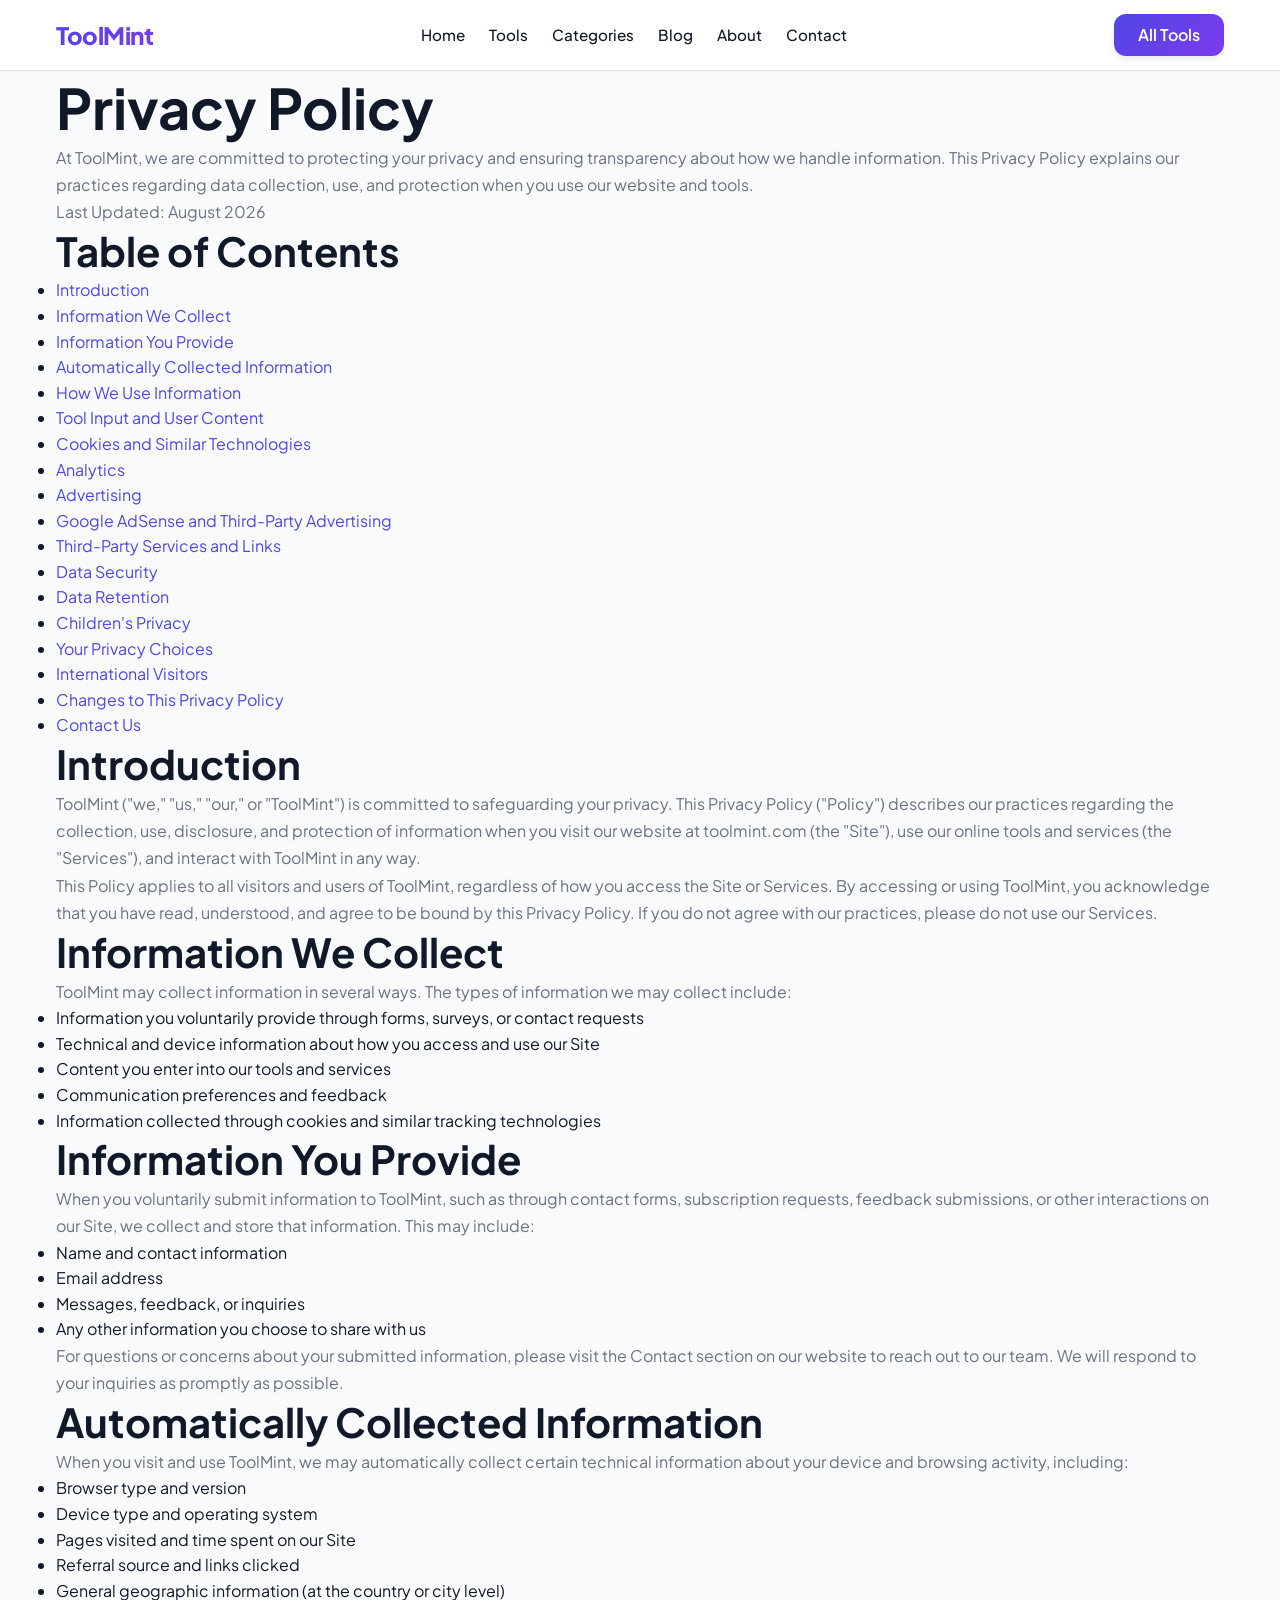
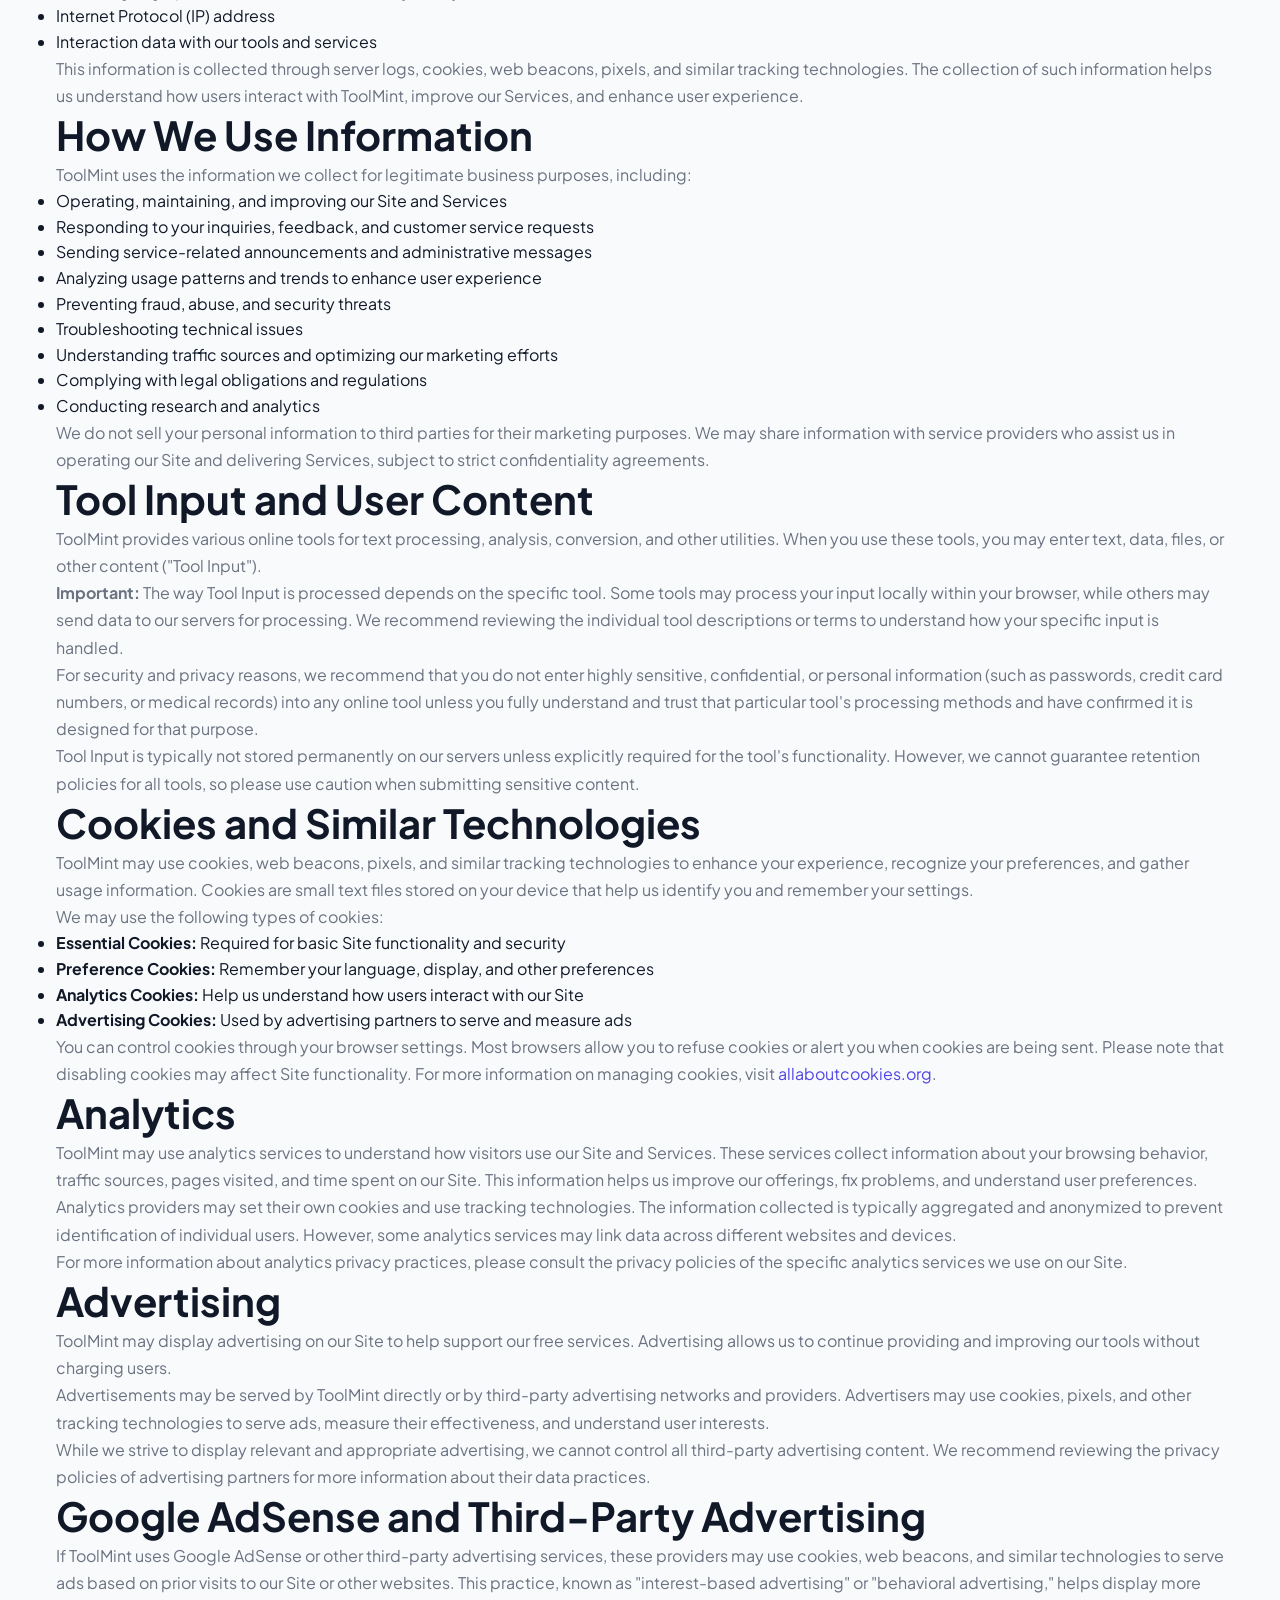
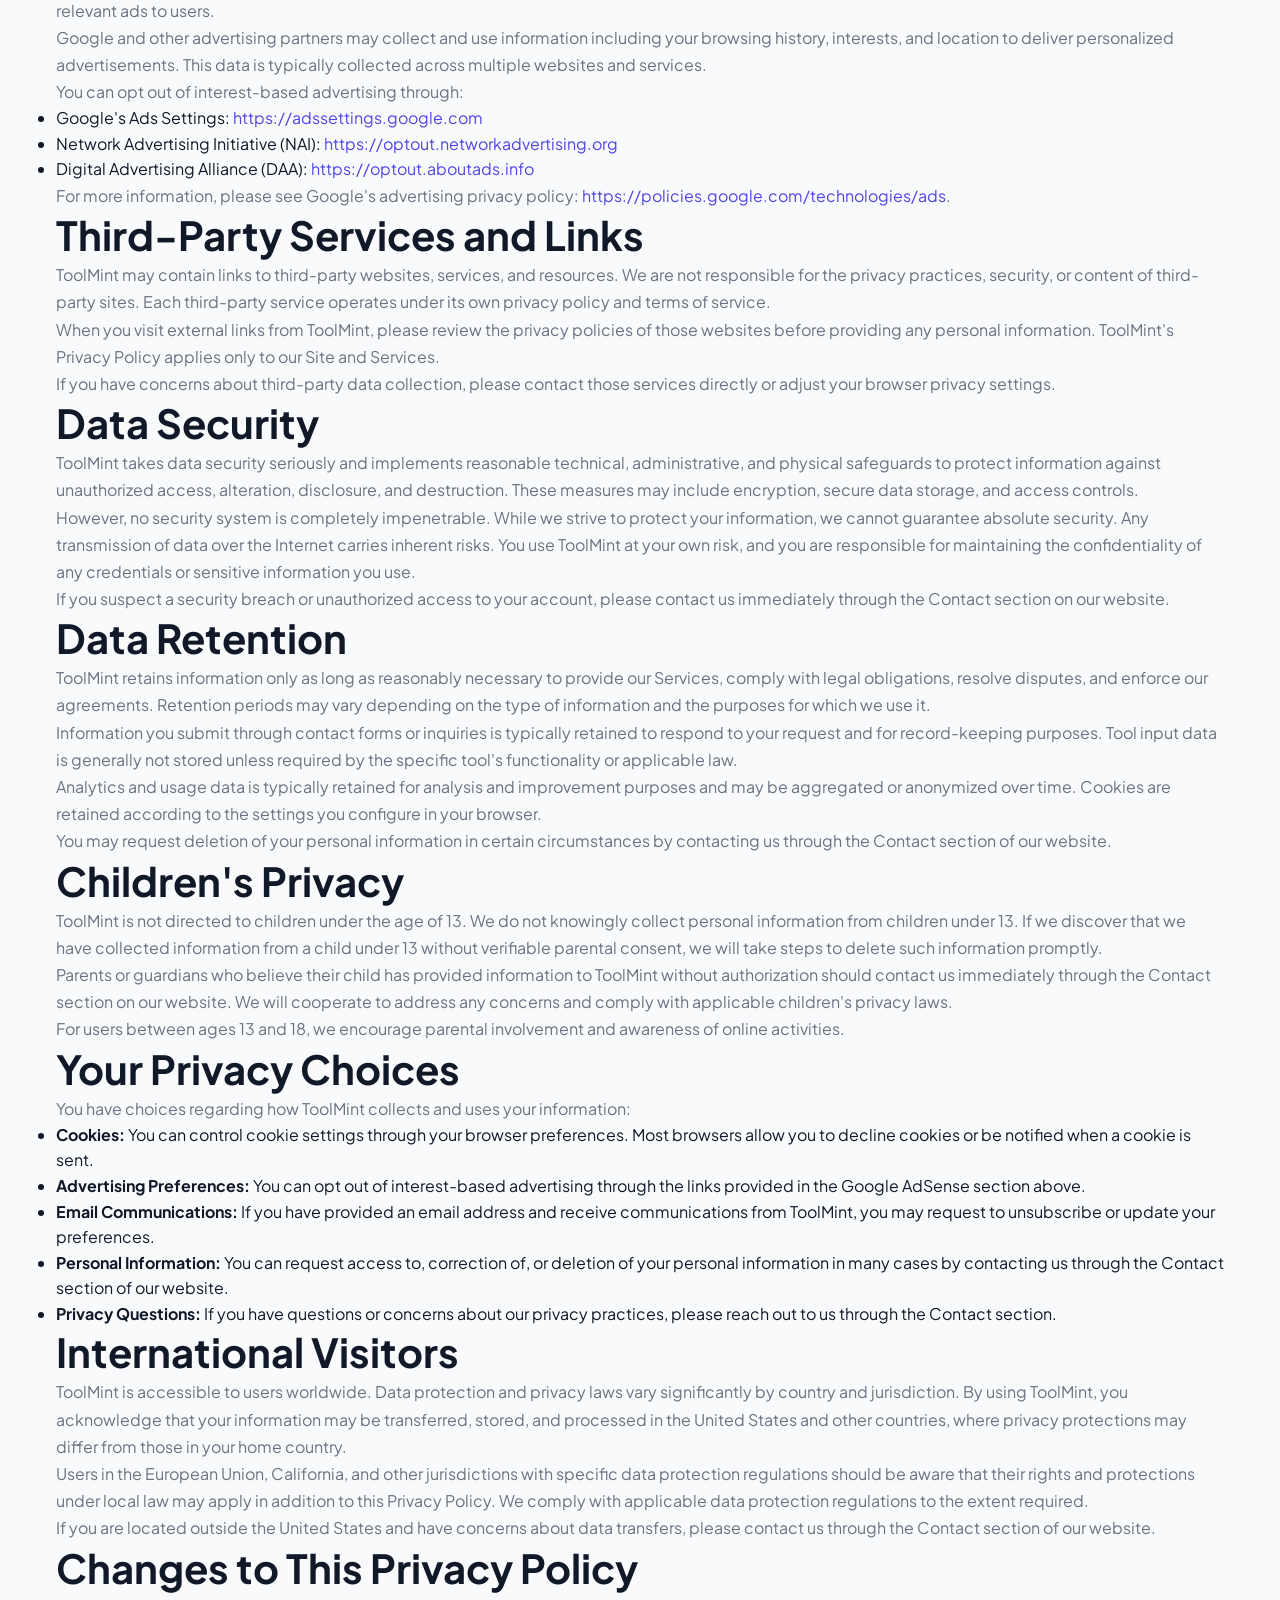
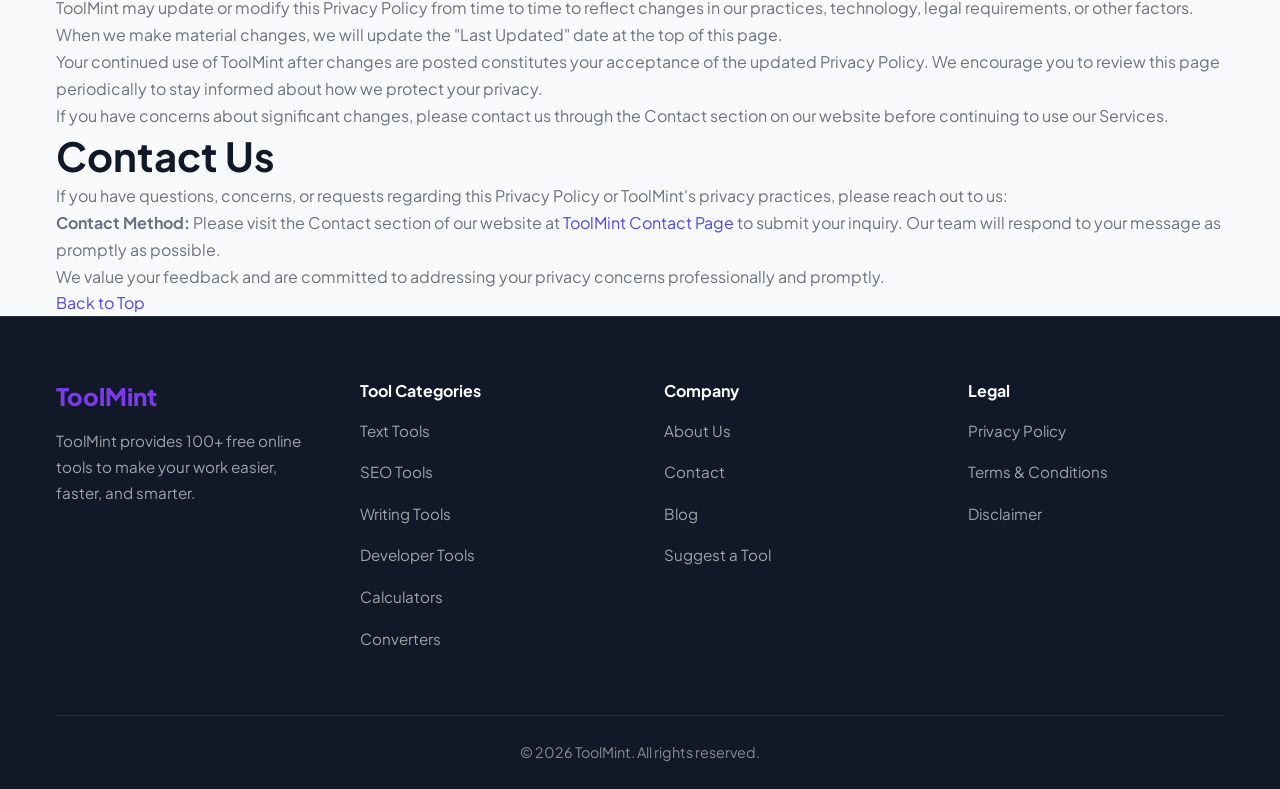
==== privacy-policy.html @ 4670a732 "Create privacy-policy.html" ====
<!DOCTYPE html>
<html lang="en">
<head>
    <meta charset="UTF-8">
    <meta name="viewport" content="width=device-width, initial-scale=1.0">
    <meta name="description" content="ToolMint Privacy Policy - Learn how ToolMint protects your privacy and handles information when using our free online tools.">
    <meta name="robots" content="index, follow">
    <title>Privacy Policy | ToolMint</title>
    <link rel="stylesheet" href="style.css">
</head>

<body>
    <!-- HEADER / NAVBAR -->
    <header class="tm-header">
        <div class="tm-container">
            <div class="tm-header-wrapper">
                <a href="index.html" class="tm-logo">ToolMint</a>
                
                <nav class="tm-nav" id="tm-nav-main">
                    <a href="index.html" class="tm-nav-link">Home</a>
                    <a href="index.html#tools" class="tm-nav-link">Tools</a>
                    <a href="index.html#categories" class="tm-nav-link">Categories</a>
                    <a href="index.html#blog" class="tm-nav-link">Blog</a>
                    <a href="index.html#about" class="tm-nav-link">About</a>
                    <a href="index.html#contact" class="tm-nav-link">Contact</a>
                </nav>

                <a href="index.html#tools" class="tm-btn-all-tools">All Tools</a>

                <button class="tm-mobile-menu-btn" id="tm-mobile-menu-btn" aria-label="Toggle mobile menu" aria-expanded="false">
                    <span></span>
                    <span></span>
                    <span></span>
                </button>
            </div>
        </div>
    </header>

    <main class="tm-main">
        <!-- PRIVACY POLICY HERO -->
        <section class="tm-privacy-hero">
            <div class="tm-container">
                <h1 class="tm-privacy-hero-title">Privacy Policy</h1>
                <p class="tm-privacy-hero-description">
                    At ToolMint, we are committed to protecting your privacy and ensuring transparency about how we handle information. This Privacy Policy explains our practices regarding data collection, use, and protection when you use our website and tools.
                </p>
                <p class="tm-privacy-updated">Last Updated: August 2026</p>
            </div>
        </section>

        <!-- TABLE OF CONTENTS -->
        <section class="tm-privacy-toc-section">
            <div class="tm-container">
                <div class="tm-privacy-toc">
                    <h2 class="tm-privacy-toc-title">Table of Contents</h2>
                    <ul class="tm-privacy-toc-list">
                        <li><a href="#introduction" class="tm-privacy-toc-link">Introduction</a></li>
                        <li><a href="#information-we-collect" class="tm-privacy-toc-link">Information We Collect</a></li>
                        <li><a href="#information-you-provide" class="tm-privacy-toc-link">Information You Provide</a></li>
                        <li><a href="#automatically-collected" class="tm-privacy-toc-link">Automatically Collected Information</a></li>
                        <li><a href="#how-we-use" class="tm-privacy-toc-link">How We Use Information</a></li>
                        <li><a href="#tool-input" class="tm-privacy-toc-link">Tool Input and User Content</a></li>
                        <li><a href="#cookies" class="tm-privacy-toc-link">Cookies and Similar Technologies</a></li>
                        <li><a href="#analytics" class="tm-privacy-toc-link">Analytics</a></li>
                        <li><a href="#advertising" class="tm-privacy-toc-link">Advertising</a></li>
                        <li><a href="#google-adsense" class="tm-privacy-toc-link">Google AdSense and Third-Party Advertising</a></li>
                        <li><a href="#third-party-services" class="tm-privacy-toc-link">Third-Party Services and Links</a></li>
                        <li><a href="#data-security" class="tm-privacy-toc-link">Data Security</a></li>
                        <li><a href="#data-retention" class="tm-privacy-toc-link">Data Retention</a></li>
                        <li><a href="#children-privacy" class="tm-privacy-toc-link">Children's Privacy</a></li>
                        <li><a href="#privacy-choices" class="tm-privacy-toc-link">Your Privacy Choices</a></li>
                        <li><a href="#international-visitors" class="tm-privacy-toc-link">International Visitors</a></li>
                        <li><a href="#policy-changes" class="tm-privacy-toc-link">Changes to This Privacy Policy</a></li>
                        <li><a href="#contact-us" class="tm-privacy-toc-link">Contact Us</a></li>
                    </ul>
                </div>
            </div>
        </section>

        <!-- PRIVACY POLICY CONTENT -->
        <article class="tm-privacy-content">
            <div class="tm-container">

                <!-- INTRODUCTION -->
                <section class="tm-privacy-section" id="introduction">
                    <h2 class="tm-privacy-section-title">Introduction</h2>
                    <p class="tm-privacy-text">
                        ToolMint ("we," "us," "our," or "ToolMint") is committed to safeguarding your privacy. This Privacy Policy ("Policy") describes our practices regarding the collection, use, disclosure, and protection of information when you visit our website at toolmint.com (the "Site"), use our online tools and services (the "Services"), and interact with ToolMint in any way.
                    </p>
                    <p class="tm-privacy-text">
                        This Policy applies to all visitors and users of ToolMint, regardless of how you access the Site or Services. By accessing or using ToolMint, you acknowledge that you have read, understood, and agree to be bound by this Privacy Policy. If you do not agree with our practices, please do not use our Services.
                    </p>
                </section>

                <!-- INFORMATION WE COLLECT -->
                <section class="tm-privacy-section" id="information-we-collect">
                    <h2 class="tm-privacy-section-title">Information We Collect</h2>
                    <p class="tm-privacy-text">
                        ToolMint may collect information in several ways. The types of information we may collect include:
                    </p>
                    <ul class="tm-privacy-list">
                        <li>Information you voluntarily provide through forms, surveys, or contact requests</li>
                        <li>Technical and device information about how you access and use our Site</li>
                        <li>Content you enter into our tools and services</li>
                        <li>Communication preferences and feedback</li>
                        <li>Information collected through cookies and similar tracking technologies</li>
                    </ul>
                </section>

                <!-- INFORMATION YOU PROVIDE -->
                <section class="tm-privacy-section" id="information-you-provide">
                    <h2 class="tm-privacy-section-title">Information You Provide</h2>
                    <p class="tm-privacy-text">
                        When you voluntarily submit information to ToolMint, such as through contact forms, subscription requests, feedback submissions, or other interactions on our Site, we collect and store that information. This may include:
                    </p>
                    <ul class="tm-privacy-list">
                        <li>Name and contact information</li>
                        <li>Email address</li>
                        <li>Messages, feedback, or inquiries</li>
                        <li>Any other information you choose to share with us</li>
                    </ul>
                    <p class="tm-privacy-text">
                        For questions or concerns about your submitted information, please visit the Contact section on our website to reach out to our team. We will respond to your inquiries as promptly as possible.
                    </p>
                </section>

                <!-- AUTOMATICALLY COLLECTED INFORMATION -->
                <section class="tm-privacy-section" id="automatically-collected">
                    <h2 class="tm-privacy-section-title">Automatically Collected Information</h2>
                    <p class="tm-privacy-text">
                        When you visit and use ToolMint, we may automatically collect certain technical information about your device and browsing activity, including:
                    </p>
                    <ul class="tm-privacy-list">
                        <li>Browser type and version</li>
                        <li>Device type and operating system</li>
                        <li>Pages visited and time spent on our Site</li>
                        <li>Referral source and links clicked</li>
                        <li>General geographic information (at the country or city level)</li>
                        <li>Internet Protocol (IP) address</li>
                        <li>Interaction data with our tools and services</li>
                    </ul>
                    <p class="tm-privacy-text">
                        This information is collected through server logs, cookies, web beacons, pixels, and similar tracking technologies. The collection of such information helps us understand how users interact with ToolMint, improve our Services, and enhance user experience.
                    </p>
                </section>

                <!-- HOW WE USE INFORMATION -->
                <section class="tm-privacy-section" id="how-we-use">
                    <h2 class="tm-privacy-section-title">How We Use Information</h2>
                    <p class="tm-privacy-text">
                        ToolMint uses the information we collect for legitimate business purposes, including:
                    </p>
                    <ul class="tm-privacy-list">
                        <li>Operating, maintaining, and improving our Site and Services</li>
                        <li>Responding to your inquiries, feedback, and customer service requests</li>
                        <li>Sending service-related announcements and administrative messages</li>
                        <li>Analyzing usage patterns and trends to enhance user experience</li>
                        <li>Preventing fraud, abuse, and security threats</li>
                        <li>Troubleshooting technical issues</li>
                        <li>Understanding traffic sources and optimizing our marketing efforts</li>
                        <li>Complying with legal obligations and regulations</li>
                        <li>Conducting research and analytics</li>
                    </ul>
                    <p class="tm-privacy-text">
                        We do not sell your personal information to third parties for their marketing purposes. We may share information with service providers who assist us in operating our Site and delivering Services, subject to strict confidentiality agreements.
                    </p>
                </section>

                <!-- TOOL INPUT AND USER CONTENT -->
                <section class="tm-privacy-section" id="tool-input">
                    <h2 class="tm-privacy-section-title">Tool Input and User Content</h2>
                    <p class="tm-privacy-text">
                        ToolMint provides various online tools for text processing, analysis, conversion, and other utilities. When you use these tools, you may enter text, data, files, or other content ("Tool Input").
                    </p>
                    <p class="tm-privacy-text">
                        <strong>Important:</strong> The way Tool Input is processed depends on the specific tool. Some tools may process your input locally within your browser, while others may send data to our servers for processing. We recommend reviewing the individual tool descriptions or terms to understand how your specific input is handled.
                    </p>
                    <p class="tm-privacy-text">
                        For security and privacy reasons, we recommend that you do not enter highly sensitive, confidential, or personal information (such as passwords, credit card numbers, or medical records) into any online tool unless you fully understand and trust that particular tool's processing methods and have confirmed it is designed for that purpose.
                    </p>
                    <p class="tm-privacy-text">
                        Tool Input is typically not stored permanently on our servers unless explicitly required for the tool's functionality. However, we cannot guarantee retention policies for all tools, so please use caution when submitting sensitive content.
                    </p>
                </section>

                <!-- COOKIES AND SIMILAR TECHNOLOGIES -->
                <section class="tm-privacy-section" id="cookies">
                    <h2 class="tm-privacy-section-title">Cookies and Similar Technologies</h2>
                    <p class="tm-privacy-text">
                        ToolMint may use cookies, web beacons, pixels, and similar tracking technologies to enhance your experience, recognize your preferences, and gather usage information. Cookies are small text files stored on your device that help us identify you and remember your settings.
                    </p>
                    <p class="tm-privacy-text">
                        We may use the following types of cookies:
                    </p>
                    <ul class="tm-privacy-list">
                        <li><strong>Essential Cookies:</strong> Required for basic Site functionality and security</li>
                        <li><strong>Preference Cookies:</strong> Remember your language, display, and other preferences</li>
                        <li><strong>Analytics Cookies:</strong> Help us understand how users interact with our Site</li>
                        <li><strong>Advertising Cookies:</strong> Used by advertising partners to serve and measure ads</li>
                    </ul>
                    <p class="tm-privacy-text">
                        You can control cookies through your browser settings. Most browsers allow you to refuse cookies or alert you when cookies are being sent. Please note that disabling cookies may affect Site functionality. For more information on managing cookies, visit <a href="https://www.allaboutcookies.org" class="tm-privacy-link" target="_blank" rel="noopener noreferrer">allaboutcookies.org</a>.
                    </p>
                </section>

                <!-- ANALYTICS -->
                <section class="tm-privacy-section" id="analytics">
                    <h2 class="tm-privacy-section-title">Analytics</h2>
                    <p class="tm-privacy-text">
                        ToolMint may use analytics services to understand how visitors use our Site and Services. These services collect information about your browsing behavior, traffic sources, pages visited, and time spent on our Site. This information helps us improve our offerings, fix problems, and understand user preferences.
                    </p>
                    <p class="tm-privacy-text">
                        Analytics providers may set their own cookies and use tracking technologies. The information collected is typically aggregated and anonymized to prevent identification of individual users. However, some analytics services may link data across different websites and devices.
                    </p>
                    <p class="tm-privacy-text">
                        For more information about analytics privacy practices, please consult the privacy policies of the specific analytics services we use on our Site.
                    </p>
                </section>

                <!-- ADVERTISING -->
                <section class="tm-privacy-section" id="advertising">
                    <h2 class="tm-privacy-section-title">Advertising</h2>
                    <p class="tm-privacy-text">
                        ToolMint may display advertising on our Site to help support our free services. Advertising allows us to continue providing and improving our tools without charging users.
                    </p>
                    <p class="tm-privacy-text">
                        Advertisements may be served by ToolMint directly or by third-party advertising networks and providers. Advertisers may use cookies, pixels, and other tracking technologies to serve ads, measure their effectiveness, and understand user interests.
                    </p>
                    <p class="tm-privacy-text">
                        While we strive to display relevant and appropriate advertising, we cannot control all third-party advertising content. We recommend reviewing the privacy policies of advertising partners for more information about their data practices.
                    </p>
                </section>

                <!-- GOOGLE ADSENSE AND THIRD-PARTY ADVERTISING -->
                <section class="tm-privacy-section" id="google-adsense">
                    <h2 class="tm-privacy-section-title">Google AdSense and Third-Party Advertising</h2>
                    <p class="tm-privacy-text">
                        If ToolMint uses Google AdSense or other third-party advertising services, these providers may use cookies, web beacons, and similar technologies to serve ads based on prior visits to our Site or other websites. This practice, known as "interest-based advertising" or "behavioral advertising," helps display more relevant ads to users.
                    </p>
                    <p class="tm-privacy-text">
                        Google and other advertising partners may collect and use information including your browsing history, interests, and location to deliver personalized advertisements. This data is typically collected across multiple websites and services.
                    </p>
                    <p class="tm-privacy-text">
                        You can opt out of interest-based advertising through:
                    </p>
                    <ul class="tm-privacy-list">
                        <li>Google's Ads Settings: <a href="https://adssettings.google.com" class="tm-privacy-link" target="_blank" rel="noopener noreferrer">https://adssettings.google.com</a></li>
                        <li>Network Advertising Initiative (NAI): <a href="https://optout.networkadvertising.org" class="tm-privacy-link" target="_blank" rel="noopener noreferrer">https://optout.networkadvertising.org</a></li>
                        <li>Digital Advertising Alliance (DAA): <a href="https://optout.aboutads.info" class="tm-privacy-link" target="_blank" rel="noopener noreferrer">https://optout.aboutads.info</a></li>
                    </ul>
                    <p class="tm-privacy-text">
                        For more information, please see Google's advertising privacy policy: <a href="https://policies.google.com/technologies/ads" class="tm-privacy-link" target="_blank" rel="noopener noreferrer">https://policies.google.com/technologies/ads</a>.
                    </p>
                </section>

                <!-- THIRD-PARTY SERVICES AND LINKS -->
                <section class="tm-privacy-section" id="third-party-services">
                    <h2 class="tm-privacy-section-title">Third-Party Services and Links</h2>
                    <p class="tm-privacy-text">
                        ToolMint may contain links to third-party websites, services, and resources. We are not responsible for the privacy practices, security, or content of third-party sites. Each third-party service operates under its own privacy policy and terms of service.
                    </p>
                    <p class="tm-privacy-text">
                        When you visit external links from ToolMint, please review the privacy policies of those websites before providing any personal information. ToolMint's Privacy Policy applies only to our Site and Services.
                    </p>
                    <p class="tm-privacy-text">
                        If you have concerns about third-party data collection, please contact those services directly or adjust your browser privacy settings.
                    </p>
                </section>

                <!-- DATA SECURITY -->
                <section class="tm-privacy-section" id="data-security">
                    <h2 class="tm-privacy-section-title">Data Security</h2>
                    <p class="tm-privacy-text">
                        ToolMint takes data security seriously and implements reasonable technical, administrative, and physical safeguards to protect information against unauthorized access, alteration, disclosure, and destruction. These measures may include encryption, secure data storage, and access controls.
                    </p>
                    <p class="tm-privacy-text">
                        However, no security system is completely impenetrable. While we strive to protect your information, we cannot guarantee absolute security. Any transmission of data over the Internet carries inherent risks. You use ToolMint at your own risk, and you are responsible for maintaining the confidentiality of any credentials or sensitive information you use.
                    </p>
                    <p class="tm-privacy-text">
                        If you suspect a security breach or unauthorized access to your account, please contact us immediately through the Contact section on our website.
                    </p>
                </section>

                <!-- DATA RETENTION -->
                <section class="tm-privacy-section" id="data-retention">
                    <h2 class="tm-privacy-section-title">Data Retention</h2>
                    <p class="tm-privacy-text">
                        ToolMint retains information only as long as reasonably necessary to provide our Services, comply with legal obligations, resolve disputes, and enforce our agreements. Retention periods may vary depending on the type of information and the purposes for which we use it.
                    </p>
                    <p class="tm-privacy-text">
                        Information you submit through contact forms or inquiries is typically retained to respond to your request and for record-keeping purposes. Tool input data is generally not stored unless required by the specific tool's functionality or applicable law.
                    </p>
                    <p class="tm-privacy-text">
                        Analytics and usage data is typically retained for analysis and improvement purposes and may be aggregated or anonymized over time. Cookies are retained according to the settings you configure in your browser.
                    </p>
                    <p class="tm-privacy-text">
                        You may request deletion of your personal information in certain circumstances by contacting us through the Contact section of our website.
                    </p>
                </section>

                <!-- CHILDREN'S PRIVACY -->
                <section class="tm-privacy-section" id="children-privacy">
                    <h2 class="tm-privacy-section-title">Children's Privacy</h2>
                    <p class="tm-privacy-text">
                        ToolMint is not directed to children under the age of 13. We do not knowingly collect personal information from children under 13. If we discover that we have collected information from a child under 13 without verifiable parental consent, we will take steps to delete such information promptly.
                    </p>
                    <p class="tm-privacy-text">
                        Parents or guardians who believe their child has provided information to ToolMint without authorization should contact us immediately through the Contact section on our website. We will cooperate to address any concerns and comply with applicable children's privacy laws.
                    </p>
                    <p class="tm-privacy-text">
                        For users between ages 13 and 18, we encourage parental involvement and awareness of online activities.
                    </p>
                </section>

                <!-- YOUR PRIVACY CHOICES -->
                <section class="tm-privacy-section" id="privacy-choices">
                    <h2 class="tm-privacy-section-title">Your Privacy Choices</h2>
                    <p class="tm-privacy-text">
                        You have choices regarding how ToolMint collects and uses your information:
                    </p>
                    <ul class="tm-privacy-list">
                        <li><strong>Cookies:</strong> You can control cookie settings through your browser preferences. Most browsers allow you to decline cookies or be notified when a cookie is sent.</li>
                        <li><strong>Advertising Preferences:</strong> You can opt out of interest-based advertising through the links provided in the Google AdSense section above.</li>
                        <li><strong>Email Communications:</strong> If you have provided an email address and receive communications from ToolMint, you may request to unsubscribe or update your preferences.</li>
                        <li><strong>Personal Information:</strong> You can request access to, correction of, or deletion of your personal information in many cases by contacting us through the Contact section of our website.</li>
                        <li><strong>Privacy Questions:</strong> If you have questions or concerns about our privacy practices, please reach out to us through the Contact section.</li>
                    </ul>
                </section>

                <!-- INTERNATIONAL VISITORS -->
                <section class="tm-privacy-section" id="international-visitors">
                    <h2 class="tm-privacy-section-title">International Visitors</h2>
                    <p class="tm-privacy-text">
                        ToolMint is accessible to users worldwide. Data protection and privacy laws vary significantly by country and jurisdiction. By using ToolMint, you acknowledge that your information may be transferred, stored, and processed in the United States and other countries, where privacy protections may differ from those in your home country.
                    </p>
                    <p class="tm-privacy-text">
                        Users in the European Union, California, and other jurisdictions with specific data protection regulations should be aware that their rights and protections under local law may apply in addition to this Privacy Policy. We comply with applicable data protection regulations to the extent required.
                    </p>
                    <p class="tm-privacy-text">
                        If you are located outside the United States and have concerns about data transfers, please contact us through the Contact section of our website.
                    </p>
                </section>

                <!-- CHANGES TO THIS PRIVACY POLICY -->
                <section class="tm-privacy-section" id="policy-changes">
                    <h2 class="tm-privacy-section-title">Changes to This Privacy Policy</h2>
                    <p class="tm-privacy-text">
                        ToolMint may update or modify this Privacy Policy from time to time to reflect changes in our practices, technology, legal requirements, or other factors. When we make material changes, we will update the "Last Updated" date at the top of this page.
                    </p>
                    <p class="tm-privacy-text">
                        Your continued use of ToolMint after changes are posted constitutes your acceptance of the updated Privacy Policy. We encourage you to review this page periodically to stay informed about how we protect your privacy.
                    </p>
                    <p class="tm-privacy-text">
                        If you have concerns about significant changes, please contact us through the Contact section on our website before continuing to use our Services.
                    </p>
                </section>

                <!-- CONTACT US -->
                <section class="tm-privacy-section" id="contact-us">
                    <h2 class="tm-privacy-section-title">Contact Us</h2>
                    <p class="tm-privacy-text">
                        If you have questions, concerns, or requests regarding this Privacy Policy or ToolMint's privacy practices, please reach out to us:
                    </p>
                    <p class="tm-privacy-text">
                        <strong>Contact Method:</strong> Please visit the Contact section of our website at <a href="index.html#contact" class="tm-privacy-link">ToolMint Contact Page</a> to submit your inquiry. Our team will respond to your message as promptly as possible.
                    </p>
                    <p class="tm-privacy-text">
                        We value your feedback and are committed to addressing your privacy concerns professionally and promptly.
                    </p>
                </section>

                <!-- BACK TO TOP -->
                <div class="tm-privacy-back-to-top">
                    <a href="#" class="tm-privacy-back-to-top-link">Back to Top</a>
                </div>

            </div>
        </article>

    </main>

    <!-- FOOTER -->
    <footer class="tm-footer">
        <div class="tm-container">
            <div class="tm-footer-grid">
                <div class="tm-footer-column tm-footer-brand">
                    <h3 class="tm-footer-logo">ToolMint</h3>
                    <p class="tm-footer-description">
                        ToolMint provides 100+ free online tools to make your work easier, faster, and smarter.
                    </p>
                </div>

                <div class="tm-footer-column">
                    <h4 class="tm-footer-title">Tool Categories</h4>
                    <ul class="tm-footer-links">
                        <li><a href="index.html#categories">Text Tools</a></li>
                        <li><a href="index.html#categories">SEO Tools</a></li>
                        <li><a href="index.html#categories">Writing Tools</a></li>
                        <li><a href="index.html#categories">Developer Tools</a></li>
                        <li><a href="index.html#categories">Calculators</a></li>
                        <li><a href="index.html#categories">Converters</a></li>
                    </ul>
                </div>

                <div class="tm-footer-column">
                    <h4 class="tm-footer-title">Company</h4>
                    <ul class="tm-footer-links">
                        <li><a href="index.html#about">About Us</a></li>
                        <li><a href="index.html#contact">Contact</a></li>
                        <li><a href="index.html#blog">Blog</a></li>
                        <li><a href="index.html#contact">Suggest a Tool</a></li>
                    </ul>
                </div>

                <div class="tm-footer-column">
                    <h4 class="tm-footer-title">Legal</h4>
                    <ul class="tm-footer-links">
                        <li><a href="privacy-policy.html">Privacy Policy</a></li>
                        <li><a href="#">Terms & Conditions</a></li>
                        <li><a href="#">Disclaimer</a></li>
                    </ul>
                </div>
            </div>

            <div class="tm-footer-bottom">
                <p class="tm-footer-copyright">
                    © 2026 ToolMint. All rights reserved.
                </p>
            </div>
        </div>
    </footer>

    <script src="script.js"></script>
</body>
</html>
---- style.css ----
@import url('https://fonts.googleapis.com/css2?family=Plus+Jakarta+Sans:wght@300;400;500;600;700;800&display=swap');

:root {
    --color-primary: #4F46E5;
    --color-secondary: #7C3AED;
    --color-background: #F8FAFC;
    --color-cards: #FFFFFF;
    --color-text-main: #111827;
    --color-text-muted: #6B7280;
    --color-border: #E5E7EB;
    
    --radius-sm: 6px;
    --radius-md: 12px;
    --radius-lg: 16px;
    
    --shadow-sm: 0 1px 2px rgba(0, 0, 0, 0.05);
    --shadow-md: 0 4px 6px rgba(0, 0, 0, 0.07);
    --shadow-lg: 0 10px 15px rgba(0, 0, 0, 0.1);
    --shadow-xl: 0 20px 25px rgba(0, 0, 0, 0.12);
    
    --space-xs: 4px;
    --space-sm: 8px;
    --space-md: 16px;
    --space-lg: 24px;
    --space-xl: 32px;
    --space-2xl: 48px;
    --space-3xl: 64px;
    --space-4xl: 80px;
    
    --transition: 0.3s cubic-bezier(0.4, 0, 0.2, 1);
    --transition-fast: 0.15s cubic-bezier(0.4, 0, 0.2, 1);
}

* {
    margin: 0;
    padding: 0;
    box-sizing: border-box;
}

html {
    scroll-behavior: smooth;
}

body {
    font-family: 'Plus Jakarta Sans', -apple-system, BlinkMacSystemFont, 'Segoe UI', sans-serif;
    color: var(--color-text-main);
    background-color: var(--color-background);
    line-height: 1.6;
    -webkit-font-smoothing: antialiased;
    -moz-osx-font-smoothing: grayscale;
}

.tm-container {
    max-width: 1200px;
    margin: 0 auto;
    padding: 0 var(--space-md);
}

h1, h2, h3, h4, h5, h6 {
    font-weight: 700;
    line-height: 1.3;
    color: var(--color-text-main);
}

h1 {
    font-size: clamp(2rem, 5vw, 3.5rem);
}

h2 {
    font-size: clamp(1.75rem, 4vw, 2.5rem);
}

h3 {
    font-size: clamp(1.25rem, 3vw, 1.75rem);
}

p {
    color: var(--color-text-muted);
    line-height: 1.7;
}

a {
    color: var(--color-primary);
    text-decoration: none;
    transition: color var(--transition);
}

a:hover {
    color: var(--color-secondary);
}

button {
    font-family: inherit;
    cursor: pointer;
    border: none;
    transition: all var(--transition);
}

input, textarea {
    font-family: inherit;
}

textarea {
    resize: vertical;
}

@media (prefers-reduced-motion: reduce) {
    * {
        animation-duration: 0.01ms !important;
        animation-iteration-count: 1 !important;
        transition-duration: 0.01ms !important;
    }
}

/* HEADER / NAVBAR */
.tm-header {
    background-color: var(--color-cards);
    border-bottom: 1px solid var(--color-border);
    position: sticky;
    top: 0;
    z-index: 100;
    box-shadow: var(--shadow-sm);
}

.tm-header .tm-container {
    display: flex;
    align-items: center;
    justify-content: space-between;
    min-height: 70px;
}

.tm-header-wrapper {
    display: flex;
    align-items: center;
    justify-content: space-between;
    width: 100%;
    gap: var(--space-lg);
}

.tm-logo {
    font-size: 1.5rem;
    font-weight: 800;
    background: linear-gradient(135deg, var(--color-primary) 0%, var(--color-secondary) 100%);
    -webkit-background-clip: text;
    -webkit-text-fill-color: transparent;
    background-clip: text;
    text-decoration: none;
    white-space: nowrap;
    letter-spacing: -0.5px;
}

.tm-nav {
    display: flex;
    gap: var(--space-lg);
    flex: 1;
    justify-content: center;
}

.tm-nav-link {
    color: var(--color-text-main);
    font-weight: 500;
    font-size: 0.95rem;
    position: relative;
}

.tm-nav-link::after {
    content: '';
    position: absolute;
    bottom: -4px;
    left: 0;
    width: 0;
    height: 2px;
    background: var(--color-primary);
    transition: width var(--transition);
}

.tm-nav-link:hover::after {
    width: 100%;
}

.tm-btn-all-tools {
    padding: var(--space-sm) var(--space-lg);
    background: linear-gradient(135deg, var(--color-primary) 0%, var(--color-secondary) 100%);
    color: white;
    border-radius: var(--radius-md);
    font-weight: 600;
    box-shadow: var(--shadow-md);
    white-space: nowrap;
}

.tm-btn-all-tools:hover {
    box-shadow: var(--shadow-lg);
    transform: translateY(-2px);
}

.tm-mobile-menu-btn {
    display: none;
    flex-direction: column;
    gap: 5px;
    background: none;
    width: 28px;
    height: 28px;
    padding: 0;
}

.tm-mobile-menu-btn span {
    width: 100%;
    height: 2.5px;
    background-color: var(--color-text-main);
    border-radius: 2px;
    transition: all var(--transition);
}

@media (max-width: 768px) {
    .tm-nav {
        display: none;
    }
    
    .tm-mobile-menu-btn {
        display: flex;
    }
    
    .tm-btn-all-tools {
        padding: var(--space-xs) var(--space-md);
        font-size: 0.9rem;
    }
}

/* HERO SECTION */
.tm-hero {
    background: linear-gradient(135deg, var(--color-background) 0%, rgba(79, 70, 229, 0.05) 100%);
    padding: var(--space-4xl) var(--space-md);
    text-align: center;
}

.tm-hero .tm-container {
    max-width: 900px;
}

.tm-hero-badge {
    display: inline-block;
    padding: var(--space-sm) var(--space-md);
    background-color: rgba(79, 70, 229, 0.1);
    color: var(--color-primary);
    border-radius: var(--radius-lg);
    font-size: 0.85rem;
    font-weight: 600;
    margin-bottom: var(--space-lg);
}

.tm-hero-title {
    margin-bottom: var(--space-md);
    font-weight: 800;
    letter-spacing: -1px;
}

.tm-hero-title span {
    background: linear-gradient(135deg, var(--color-primary) 0%, var(--color-secondary) 100%);
    -webkit-background-clip: text;
    -webkit-text-fill-color: transparent;
    background-clip: text;
}

.tm-hero-description {
    font-size: 1.1rem;
    max-width: 600px;
    margin: 0 auto var(--space-2xl);
    color: var(--color-text-muted);
}

.tm-hero-search {
    display: flex;
    gap: var(--space-sm);
    max-width: 500px;
    margin: 0 auto var(--space-2xl);
    box-shadow: var(--shadow-lg);
    border-radius: var(--radius-lg);
    overflow: hidden;
    background-color: var(--color-cards);
}

.tm-search-input {
    flex: 1;
    padding: var(--space-md);
    border: none;
    background-color: transparent;
    color: var(--color-text-main);
    font-size: 1rem;
    outline: none;
}

.tm-search-input::placeholder {
    color: var(--color-text-muted);
}

.tm-btn-search {
    padding: 0 var(--space-lg);
    background: linear-gradient(135deg, var(--color-primary) 0%, var(--color-secondary) 100%);
    color: white;
    font-weight: 600;
    border: none;
    cursor: pointer;
}

.tm-btn-search:hover {
    box-shadow: inset 0 0 10px rgba(0, 0, 0, 0.1);
}

.tm-hero-trust-indicators {
    display: flex;
    justify-content: center;
    gap: var(--space-2xl);
    flex-wrap: wrap;
}

.tm-trust-item {
    display: flex;
    align-items: center;
    gap: var(--space-sm);
    color: var(--color-text-muted);
    font-size: 0.95rem;
}

.tm-trust-icon {
    color: var(--color-primary);
    font-weight: 800;
    font-size: 1.2rem;
}

@media (max-width: 768px) {
    .tm-hero {
        padding: var(--space-2xl) var(--space-md);
    }
    
    .tm-hero-search {
        flex-direction: column;
    }
    
    .tm-hero-trust-indicators {
        gap: var(--space-lg);
    }
}

/* SECTION HEADER */
.tm-section-header {
    text-align: center;
    margin-bottom: var(--space-3xl);
}

.tm-section-title {
    margin-bottom: var(--space-md);
}

.tm-section-description {
    font-size: 1.05rem;
    max-width: 500px;
    margin: 0 auto;
    color: var(--color-text-muted);
}

/* POPULAR TOOLS */
.tm-popular-tools {
    padding: var(--space-4xl) var(--space-md);
}

.tm-tools-grid {
    display: grid;
    grid-template-columns: repeat(auto-fit, minmax(300px, 1fr));
    gap: var(--space-lg);
}

.tm-tool-card {
    background-color: var(--color-cards);
    border: 1px solid var(--color-border);
    border-radius: var(--radius-lg);
    padding: var(--space-xl);
    transition: all var(--transition);
    cursor: pointer;
}

.tm-tool-card:hover {
    box-shadow: var(--shadow-lg);
    transform: translateY(-4px);
    border-color: var(--color-primary);
}

.tm-tool-icon {
    font-size: 3rem;
    margin-bottom: var(--space-md);
    display: inline-block;
}

.tm-tool-name {
    font-size: 1.25rem;
    margin-bottom: var(--space-sm);
    color: var(--color-text-main);
}

.tm-tool-description {
    font-size: 0.95rem;
    margin-bottom: var(--space-md);
    color: var(--color-text-muted);
    min-height: 50px;
}

.tm-tool-category {
    display: inline-block;
    padding: var(--space-xs) var(--space-md);
    background-color: rgba(79, 70, 229, 0.1);
    color: var(--color-primary);
    border-radius: var(--radius-md);
    font-size: 0.8rem;
    font-weight: 600;
    margin-bottom: var(--space-md);
}

.tm-tool-link {
    display: inline-block;
    color: var(--color-primary);
    font-weight: 600;
    position: relative;
    margin-top: var(--space-md);
}

.tm-tool-link::after {
    content: '';
    position: absolute;
    bottom: -3px;
    left: 0;
    width: 0;
    height: 2px;
    background: var(--color-primary);
    transition: width var(--transition);
}

.tm-tool-link:hover::after {
    width: 100%;
}

/* CATEGORIES */
.tm-categories {
    padding: var(--space-4xl) var(--space-md);
    background-color: var(--color-cards);
}

.tm-categories-grid {
    display: grid;
    grid-template-columns: repeat(auto-fit, minmax(280px, 1fr));
    gap: var(--space-lg);
}

.tm-category-card {
    background-color: var(--color-background);
    border: 1px solid var(--color-border);
    border-radius: var(--radius-lg);
    padding: var(--space-xl);
    text-decoration: none;
    transition: all var(--transition);
    display: flex;
    flex-direction: column;
    justify-content: space-between;
}

.tm-category-card:hover {
    box-shadow: var(--shadow-md);
    border-color: var(--color-primary);
    background-color: var(--color-cards);
    transform: translateY(-2px);
}

.tm-category-icon {
    font-size: 2.5rem;
    margin-bottom: var(--space-md);
    display: inline-block;
    width: 60px;
    height: 60px;
    display: flex;
    align-items: center;
    justify-content: center;
    background: rgba(79, 70, 229, 0.05);
    border-radius: var(--radius-md);
}

.tm-category-title {
    font-size: 1.25rem;
    margin-bottom: var(--space-sm);
    color: var(--color-text-main);
}

.tm-category-description {
    font-size: 0.9rem;
    color: var(--color-text-muted);
    margin-bottom: var(--space-md);
    flex-grow: 1;
}

.tm-category-count {
    display: inline-block;
    padding: var(--space-xs) var(--space-md);
    background: rgba(79, 70, 229, 0.1);
    color: var(--color-primary);
    border-radius: var(--radius-md);
    font-size: 0.8rem;
    font-weight: 600;
}

/* WORD COUNTER SECTION */
.tm-word-counter-section {
    padding: var(--space-4xl) var(--space-md);
    background: linear-gradient(135deg, var(--color-background) 0%, rgba(124, 58, 237, 0.03) 100%);
}

.tm-word-counter-section .tm-container {
    max-width: 1000px;
}

.tm-tool-header {
    text-align: center;
    margin-bottom: var(--space-2xl);
}

.tm-tool-title {
    margin-bottom: var(--space-md);
}

.tm-tool-subtitle {
    color: var(--color-text-muted);
    font-size: 1.05rem;
}

.tm-toolbar {
    display: flex;
    gap: var(--space-md);
    margin-bottom: var(--space-2xl);
    flex-wrap: wrap;
    justify-content: center;
}

.tm-button {
    padding: var(--space-sm) var(--space-lg);
    border-radius: var(--radius-md);
    font-weight: 600;
    font-size: 0.95rem;
    transition: all var(--transition);
    border: none;
    cursor: pointer;
}

.tm-button-primary {
    background: linear-gradient(135deg, var(--color-primary) 0%, var(--color-secondary) 100%);
    color: white;
    box-shadow: var(--shadow-md);
}

.tm-button-primary:hover {
    box-shadow: var(--shadow-lg);
    transform: translateY(-2px);
}

.tm-button-primary:active {
    transform: translateY(0);
}

.tm-button-secondary {
    background-color: var(--color-background);
    color: var(--color-primary);
    border: 1px solid var(--color-border);
}

.tm-button-secondary:hover {
    background-color: var(--color-cards);
    border-color: var(--color-primary);
}

.tm-button-tertiary {
    background-color: transparent;
    color: var(--color-text-muted);
    border: 1px solid var(--color-border);
}

.tm-button-tertiary:hover {
    color: var(--color-primary);
    border-color: var(--color-primary);
}

.tm-button:disabled {
    opacity: 0.5;
    cursor: not-allowed;
}

.tm-tool-content {
    background-color: var(--color-cards);
    border-radius: var(--radius-lg);
    padding: var(--space-xl);
    box-shadow: var(--shadow-md);
    margin-bottom: var(--space-2xl);
}

.tm-textarea-wrapper {
    margin-bottom: var(--space-xl);
    position: relative;
}

.tm-label {
    display: block;
    font-weight: 600;
    margin-bottom: var(--space-md);
    color: var(--color-text-main);
}

.tm-textarea {
    width: 100%;
    min-height: 300px;
    padding: var(--space-md);
    border: 1px solid var(--color-border);
    border-radius: var(--radius-md);
    font-size: 1rem;
    line-height: 1.6;
    resize: vertical;
    transition: all var(--transition);
    background-color: var(--color-background);
}

.tm-textarea:focus {
    outline: none;
    border-color: var(--color-primary);
    box-shadow: 0 0 0 3px rgba(79, 70, 229, 0.1);
    background-color: var(--color-cards);
}

.tm-textarea::placeholder {
    color: var(--color-text-muted);
}

.tm-help-text {
    font-size: 0.85rem;
    color: var(--color-text-muted);
    margin-top: var(--space-sm);
}

.tm-drag-drop-overlay {
    position: absolute;
    top: 0;
    left: 0;
    right: 0;
    bottom: 0;
    border: 2px dashed var(--color-border);
    border-radius: var(--radius-md);
    display: none;
    align-items: center;
    justify-content: center;
    background-color: rgba(79, 70, 229, 0.02);
    pointer-events: none;
    opacity: 0;
    transition: all var(--transition);
}

.tm-drag-drop-overlay.active {
    display: flex;
    opacity: 1;
    border-color: var(--color-primary);
    background-color: rgba(79, 70, 229, 0.05);
}

.tm-drag-drop-text {
    color: var(--color-primary);
    font-weight: 600;
}

.tm-character-limit {
    margin-bottom: var(--space-xl);
}

.tm-limit-bar {
    height: 6px;
    background-color: var(--color-border);
    border-radius: 999px;
    overflow: hidden;
    margin-bottom: var(--space-md);
}

.tm-limit-progress {
    height: 100%;
    background: linear-gradient(90deg, var(--color-primary) 0%, var(--color-secondary) 100%);
    border-radius: 999px;
    width: 0%;
    transition: width var(--transition);
}

.tm-limit-text {
    font-size: 0.9rem;
    color: var(--color-text-muted);
}

.tm-statistics {
    display: grid;
    grid-template-columns: repeat(auto-fit, minmax(150px, 1fr));
    gap: var(--space-md);
}

.tm-stat-card {
    background-color: var(--color-background);
    padding: var(--space-lg);
    border-radius: var(--radius-md);
    text-align: center;
}

.tm-stat-label {
    font-size: 0.9rem;
    color: var(--color-text-muted);
    margin-bottom: var(--space-sm);
    font-weight: 600;
}

.tm-stat-value {
    font-size: 2rem;
    font-weight: 800;
    color: var(--color-primary);
}

.tm-shortcuts {
    background-color: var(--color-background);
    border: 1px solid var(--color-border);
    border-radius: var(--radius-lg);
    padding: var(--space-lg);
}

.tm-shortcuts-title {
    font-size: 1rem;
    margin-bottom: var(--space-md);
    color: var(--color-text-main);
}

.tm-shortcuts-list {
    list-style: none;
}

.tm-shortcut-item {
    display: flex;
    align-items: center;
    gap: var(--space-md);
    padding: var(--space-sm) 0;
    font-size: 0.9rem;
}

.tm-key {
    display: inline-block;
    padding: 4px 8px;
    background-color: var(--color-cards);
    border: 1px solid var(--color-border);
    border-radius: 4px;
    font-family: monospace;
    font-weight: 600;
    font-size: 0.85rem;
    color: var(--color-text-main);
}

.tm-shortcut-description {
    color: var(--color-text-muted);
}

/* WHY CHOOSE TOOLMINT */
.tm-why-choose {
    padding: var(--space-4xl) var(--space-md);
    background-color: var(--color-cards);
}

.tm-features-grid {
    display: grid;
    grid-template-columns: repeat(auto-fit, minmax(300px, 1fr));
    gap: var(--space-lg);
}

.tm-feature-card {
    background-color: var(--color-background);
    border-radius: var(--radius-lg);
    padding: var(--space-xl);
    text-align: center;
    transition: all var(--transition);
}

.tm-feature-card:hover {
    transform: translateY(-4px);
    box-shadow: var(--shadow-md);
    background-color: var(--color-cards);
}

.tm-feature-icon {
    font-size: 2.5rem;
    margin-bottom: var(--space-md);
    display: inline-block;
}

.tm-feature-title {
    font-size: 1.1rem;
    margin-bottom: var(--space-md);
    color: var(--color-text-main);
}

.tm-feature-description {
    font-size: 0.95rem;
    color: var(--color-text-muted);
    line-height: 1.7;
}

/* HOW IT WORKS */
.tm-how-it-works {
    padding: var(--space-4xl) var(--space-md);
    background: linear-gradient(135deg, var(--color-background) 0%, rgba(79, 70, 229, 0.05) 100%);
}

.tm-steps-container {
    display: flex;
    justify-content: center;
    align-items: center;
    gap: var(--space-lg);
    flex-wrap: wrap;
}

.tm-step {
    flex: 1;
    min-width: 250px;
    text-align: center;
    background-color: var(--color-cards);
    padding: var(--space-xl);
    border-radius: var(--radius-lg);
    border: 1px solid var(--color-border);
    transition: all var(--transition);
}

.tm-step:hover {
    box-shadow: var(--shadow-md);
    border-color: var(--color-primary);
}

.tm-step-number {
    display: inline-flex;
    align-items: center;
    justify-content: center;
    width: 60px;
    height: 60px;
    background: linear-gradient(135deg, var(--color-primary) 0%, var(--color-secondary) 100%);
    color: white;
    border-radius: 50%;
    font-size: 1.75rem;
    font-weight: 800;
    margin-bottom: var(--space-md);
}

.tm-step-title {
    font-size: 1.25rem;
    margin-bottom: var(--space-md);
    color: var(--color-text-main);
}

.tm-step-description {
    color: var(--color-text-muted);
    font-size: 0.95rem;
    line-height: 1.7;
}

.tm-step-divider {
    display: none;
    width: 40px;
    height: 2px;
    background: linear-gradient(90deg, var(--color-primary) 0%, transparent 100%);
}

@media (min-width: 900px) {
    .tm-steps-container {
        gap: 0;
    }
    
    .tm-step {
        flex: 0 1 280px;
    }
    
    .tm-step-divider {
        display: block;
        flex: 0 0 40px;
    }
    
    .tm-step:not(:last-child) .tm-step-divider {
        display: block;
    }
}

/* ABOUT CONTENT */
.tm-about-content {
    padding: var(--space-4xl) var(--space-md);
    background-color: var(--color-cards);
}

.tm-content-wrapper {
    max-width: 800px;
}

.tm-content-section {
    margin-bottom: var(--space-2xl);
}

.tm-content-section h3 {
    margin-bottom: var(--space-md);
    color: var(--color-text-main);
}

.tm-content-section p {
    line-height: 1.8;
    color: var(--color-text-muted);
    font-size: 1rem;
}

/* FAQ */
.tm-faq {
    padding: var(--space-4xl) var(--space-md);
    background: linear-gradient(135deg, var(--color-background) 0%, rgba(79, 70, 229, 0.05) 100%);
}

.tm-faq .tm-container {
    max-width: 800px;
}

.tm-faq-container {
    display: flex;
    flex-direction: column;
    gap: var(--space-md);
}

.tm-faq-item {
    background-color: var(--color-cards);
    border: 1px solid var(--color-border);
    border-radius: var(--radius-lg);
    overflow: hidden;
}

.tm-faq-question {
    display: flex;
    align-items: center;
    gap: var(--space-md);
    padding: var(--space-lg);
    width: 100%;
    background-color: transparent;
    border: none;
    cursor: pointer;
    font-weight: 600;
    color: var(--color-text-main);
    font-size: 1rem;
    text-align: left;
    transition: all var(--transition);
}

.tm-faq-question:hover {
    background-color: var(--color-background);
}

.tm-faq-question:focus-visible {
    outline: 2px solid var(--color-primary);
    outline-offset: -2px;
}

.tm-faq-icon {
    display: inline-flex;
    align-items: center;
    justify-content: center;
    width: 24px;
    height: 24px;
    background-color: rgba(79, 70, 229, 0.1);
    border-radius: 50%;
    color: var(--color-primary);
    font-weight: 800;
    flex-shrink: 0;
    transition: transform var(--transition);
}

.tm-faq-item[open] .tm-faq-icon {
    transform: rotate(45deg);
}

.tm-faq-answer {
    padding: 0 var(--space-lg) var(--space-lg);
    color: var(--color-text-muted);
    line-height: 1.7;
    font-size: 0.95rem;
}

/* FINAL CTA */
.tm-final-cta {
    padding: var(--space-4xl) var(--space-md);
}

.tm-cta-content {
    background: linear-gradient(135deg, var(--color-primary) 0%, var(--color-secondary) 100%);
    border-radius: var(--radius-lg);
    padding: var(--space-3xl) var(--space-lg);
    text-align: center;
    box-shadow: var(--shadow-lg);
}

.tm-cta-title {
    color: white;
    margin-bottom: var(--space-md);
    font-size: clamp(1.5rem, 4vw, 2.25rem);
}

.tm-cta-description {
    color: rgba(255, 255, 255, 0.9);
    font-size: 1.05rem;
    margin-bottom: var(--space-lg);
    max-width: 500px;
    margin-left: auto;
    margin-right: auto;
}

.tm-btn-primary-large {
    display: inline-block;
    padding: var(--space-md) var(--space-2xl);
    background-color: white;
    color: var(--color-primary);
    border-radius: var(--radius-md);
    font-weight: 700;
    font-size: 1rem;
    transition: all var(--transition);
    box-shadow: var(--shadow-md);
}

.tm-btn-primary-large:hover {
    transform: translateY(-2px);
    box-shadow: var(--shadow-lg);
}

/* FOOTER */
.tm-footer {
    background-color: #111827;
    color: rgba(255, 255, 255, 0.8);
    padding: var(--space-3xl) var(--space-md) var(--space-lg);
    border-top: 1px solid rgba(255, 255, 255, 0.1);
}

.tm-footer-grid {
    display: grid;
    grid-template-columns: repeat(auto-fit, minmax(250px, 1fr));
    gap: var(--space-2xl);
    margin-bottom: var(--space-3xl);
}

.tm-footer-logo {
    font-size: 1.5rem;
    font-weight: 800;
    background: linear-gradient(135deg, #7C3AED 0%, var(--color-secondary) 100%);
    -webkit-background-clip: text;
    -webkit-text-fill-color: transparent;
    background-clip: text;
    margin-bottom: var(--space-md);
}

.tm-footer-description {
    color: rgba(255, 255, 255, 0.6);
    font-size: 0.95rem;
    line-height: 1.7;
}

.tm-footer-title {
    color: white;
    font-size: 1rem;
    font-weight: 700;
    margin-bottom: var(--space-md);
}

.tm-footer-links {
    list-style: none;
    display: flex;
    flex-direction: column;
    gap: var(--space-md);
}

.tm-footer-links a {
    color: rgba(255, 255, 255, 0.6);
    font-size: 0.95rem;
    transition: color var(--transition);
}

.tm-footer-links a:hover {
    color: white;
}

.tm-footer-bottom {
    border-top: 1px solid rgba(255, 255, 255, 0.1);
    padding-top: var(--space-lg);
    text-align: center;
}

.tm-footer-copyright {
    color: rgba(255, 255, 255, 0.5);
    font-size: 0.9rem;
}

/* MODALS */
.tm-modal {
    display: none;
    position: fixed;
    top: 0;
    left: 0;
    right: 0;
    bottom: 0;
    z-index: 1000;
    opacity: 0;
    transition: opacity var(--transition);
}

.tm-modal[aria-hidden="false"] {
    display: flex;
    opacity: 1;
}

.tm-modal-overlay {
    position: absolute;
    top: 0;
    left: 0;
    right: 0;
    bottom: 0;
    background-color: rgba(0, 0, 0, 0.5);
    cursor: pointer;
}

.tm-modal-content {
    position: relative;
    background-color: var(--color-cards);
    border-radius: var(--radius-lg);
    max-width: 500px;
    width: 90%;
    margin: auto;
    box-shadow: var(--shadow-xl);
    display: flex;
    flex-direction: column;
    max-height: 90vh;
    overflow: auto;
}

.tm-modal-header {
    display: flex;
    justify-content: space-between;
    align-items: center;
    padding: var(--space-lg);
    border-bottom: 1px solid var(--color-border);
}

.tm-modal-title {
    font-size: 1.25rem;
    color: var(--color-text-main);
}

.tm-modal-close {
    background: none;
    border: none;
    font-size: 2rem;
    color: var(--color-text-muted);
    cursor: pointer;
    width: 40px;
    height: 40px;
    display: flex;
    align-items: center;
    justify-content: center;
    transition: color var(--transition);
}

.tm-modal-close:hover {
    color: var(--color-text-main);
}

.tm-modal-body {
    padding: var(--space-lg);
    flex: 1;
}

.tm-setting-item {
    margin-bottom: var(--space-lg);
}

.tm-setting-label {
    display: block;
    font-weight: 600;
    margin-bottom: var(--space-sm);
    color: var(--color-text-main);
}

.tm-setting-input {
    width: 100%;
    padding: var(--space-md);
    border: 1px solid var(--color-border);
    border-radius: var(--radius-md);
    font-size: 1rem;
    transition: all var(--transition);
}

.tm-setting-input:focus {
    outline: none;
    border-color: var(--color-primary);
    box-shadow: 0 0 0 3px rgba(79, 70, 229, 0.1);
}

.tm-modal-footer {
    display: flex;
    gap: var(--space-md);
    padding: var(--space-lg);
    border-top: 1px solid var(--color-border);
}

.tm-modal-footer .tm-button {
    flex: 1;
}

.tm-help-section {
    margin-bottom: var(--space-lg);
}

.tm-help-section h3 {
    margin-bottom: var(--space-md);
    color: var(--color-text-main);
}

.tm-help-section ul,
.tm-help-section ol {
    margin-left: var(--space-md);
    color: var(--color-text-muted);
    line-height: 1.8;
}

.tm-help-section li {
    margin-bottom: var(--space-sm);
}

/* TOAST NOTIFICATIONS */
.tm-toast-container {
    position: fixed;
    bottom: var(--space-lg);
    right: var(--space-lg);
    z-index: 2000;
    display: flex;
    flex-direction: column;
    gap: var(--space-md);
    pointer-events: none;
}

.tm-toast {
    background-color: var(--color-primary);
    color: white;
    padding: var(--space-md) var(--space-lg);
    border-radius: var(--radius-md);
    box-shadow: var(--shadow-lg);
    font-weight: 500;
    font-size: 0.95rem;
    pointer-events: auto;
    animation: toastSlideIn 0.3s cubic-bezier(0.4, 0, 0.2, 1);
    max-width: 300px;
    word-wrap: break-word;
}

.tm-toast-exit {
    animation: toastSlideOut 0.3s cubic-bezier(0.4, 0, 0.2, 1);
}

@keyframes toastSlideIn {
    from {
        transform: translateX(400px);
        opacity: 0;
    }
    to {
        transform: translateX(0);
        opacity: 1;
    }
}

@keyframes toastSlideOut {
    from {
        transform: translateX(0);
        opacity: 1;
    }
    to {
        transform: translateX(400px);
        opacity: 0;
    }
}

/* NO RESULTS MESSAGE */
.tm-no-results {
    grid-column: 1 / -1;
    text-align: center;
    padding: var(--space-3xl) var(--space-lg);
    color: var(--color-text-muted);
    font-size: 1.05rem;
    background-color: var(--color-background);
    border-radius: var(--radius-lg);
    border: 1px dashed var(--color-border);
}

/* SCREEN READER ONLY */
.tm-sr-only {
    position: absolute;
    width: 1px;
    height: 1px;
    padding: 0;
    margin: -1px;
    overflow: hidden;
    clip: rect(0, 0, 0, 0);
    white-space: nowrap;
    border-width: 0;
}

/* FOCUS VISIBLE */
:focus-visible {
    outline: 2px solid var(--color-primary);
    outline-offset: 2px;
}

/* RESPONSIVE ADJUSTMENTS */
@media (max-width: 768px) {
    .tm-container {
        padding: 0 var(--space-md);
    }
    
    .tm-tools-grid,
    .tm-categories-grid,
    .tm-features-grid {
        grid-template-columns: 1fr;
    }
    
    .tm-tool-content {
        padding: var(--space-lg);
    }
    
    .tm-statistics {
        grid-template-columns: repeat(2, 1fr);
    }
    
    .tm-toolbar {
        justify-content: flex-start;
    }
    
    .tm-button {
        padding: var(--space-sm) var(--space-md);
        font-size: 0.9rem;
    }
    
    .tm-textarea {
        min-height: 250px;
    }
    
    .tm-modal-content {
        width: 95%;
        max-height: 95vh;
    }
    
    .tm-toast-container {
        left: var(--space-lg);
        right: var(--space-lg);
    }
    
    .tm-toast {
        max-width: 100%;
    }
}

@media (max-width: 480px) {
    :root {
        --space-xl: 24px;
        --space-2xl: 32px;
        --space-3xl: 48px;
        --space-4xl: 64px;
    }
    
    h1 {
        font-size: clamp(1.5rem, 4vw, 2rem);
    }
    
    .tm-hero {
        padding: var(--space-2xl) var(--space-md);
    }
    
    .tm-statistics {
        grid-template-columns: 1fr;
    }
    
    .tm-hero-trust-indicators {
        flex-direction: column;
        gap: var(--space-md);
    }
    
    .tm-footer-grid {
        grid-template-columns: 1fr;
        gap: var(--space-lg);
    }
    
    .tm-cta-content {
        padding: var(--space-2xl) var(--space-md);
    }
}

@media (prefers-reduced-motion: reduce) {
    .tm-toast {
        animation: none;
        opacity: 1;
        transform: none;
    }
    
    .tm-toast-exit {
        animation: none;
        opacity: 0;
    }
}
/* ========================================
   CONTACT SECTION
   ======================================== */

.tm-contact {
    padding: 90px 0;
    background: #f8faff;
}

.tm-contact-wrapper {
    display: grid;
    grid-template-columns: 1.5fr 1fr;
    gap: 50px;
    margin-top: 50px;
    align-items: start;
}

.tm-contact-form {
    background: #ffffff;
    padding: 40px;
    border: 1px solid #e5e7eb;
    border-radius: 16px;
    box-shadow: 0 10px 30px rgba(15, 23, 42, 0.06);
}

.tm-form-group {
    margin-bottom: 24px;
}

.tm-label {
    display: block;
    margin-bottom: 9px;
    font-size: 15px;
    font-weight: 600;
    color: #0f172a;
}

.tm-input,
.tm-textarea-contact {
    width: 100%;
    padding: 14px 16px;
    border: 1px solid #dbe1ea;
    border-radius: 10px;
    background: #ffffff;
    color: #0f172a;
    font: inherit;
    outline: none;
    transition: border-color 0.2s ease, box-shadow 0.2s ease;
    box-sizing: border-box;
}

.tm-input:focus,
.tm-textarea-contact:focus {
    border-color: #6d3df5;
    box-shadow: 0 0 0 3px rgba(109, 61, 245, 0.12);
}

.tm-textarea-contact {
    min-height: 150px;
    resize: vertical;
}

.tm-contact-submit {
    width: 100%;
    margin-top: 5px;
    padding: 14px 20px;
}

.tm-contact-info {
    display: flex;
    flex-direction: column;
    gap: 20px;
}

.tm-contact-info-item {
    background: #ffffff;
    padding: 30px;
    border: 1px solid #e5e7eb;
    border-radius: 16px;
}

.tm-contact-info-title {
    margin: 0 0 10px;
    font-size: 20px;
    color: #0f172a;
}

.tm-contact-info-text {
    margin: 0;
    color: #64748b;
    line-height: 1.7;
}

/* Contact Responsive */
@media (max-width: 768px) {
    .tm-contact {
        padding: 60px 0;
    }

    .tm-contact-wrapper {
        grid-template-columns: 1fr;
        gap: 30px;
        margin-top: 35px;
    }

    .tm-contact-form {
        padding: 25px;
    }

    .tm-contact-info-item {
        padding: 25px;
    }
}
/* ========================================
   TOOLMINT BLOG SECTION
======================================== */

.tm-blog {
    padding: 90px 0;
    background: #ffffff;
}

.tm-blog .tm-section-header {
    text-align: center;
    margin-bottom: 50px;
}

.tm-blog-grid {
    display: grid;
    grid-template-columns: repeat(3, 1fr);
    gap: 24px;
}

.tm-blog-card {
    background: #f8f9fc;
    border: 1px solid #e2e6ee;
    border-radius: 16px;
    padding: 32px;
    transition: transform 0.25s ease, box-shadow 0.25s ease;
}

.tm-blog-card:hover {
    transform: translateY(-5px);
    box-shadow: 0 12px 30px rgba(15, 23, 42, 0.08);
}

.tm-blog-icon {
    width: 56px;
    height: 56px;
    display: flex;
    align-items: center;
    justify-content: center;
    background: #eeecff;
    border-radius: 12px;
    font-size: 28px;
    margin-bottom: 20px;
}

.tm-blog-category {
    display: inline-block;
    background: #eeecff;
    color: #5b46f5;
    padding: 6px 12px;
    border-radius: 20px;
    font-size: 13px;
    font-weight: 600;
    margin-bottom: 15px;
}

.tm-blog-title {
    margin: 0 0 14px;
    font-size: 21px;
    line-height: 1.4;
    color: #0f172a;
}

.tm-blog-description {
    margin: 0 0 22px;
    color: #64748b;
    font-size: 15px;
    line-height: 1.7;
}

.tm-blog-link {
    color: #5b46f5;
    font-weight: 600;
    text-decoration: none;
}

.tm-blog-link:hover {
    text-decoration: underline;
}

/* Blog Responsive */
@media (max-width: 900px) {
    .tm-blog-grid {
        grid-template-columns: 1fr 1fr;
    }
}

@media (max-width: 600px) {
    .tm-blog {
        padding: 60px 0;
    }

    .tm-blog-grid {
        grid-template-columns: 1fr;
    }

    .tm-blog-card {
        padding: 25px;
    }
}
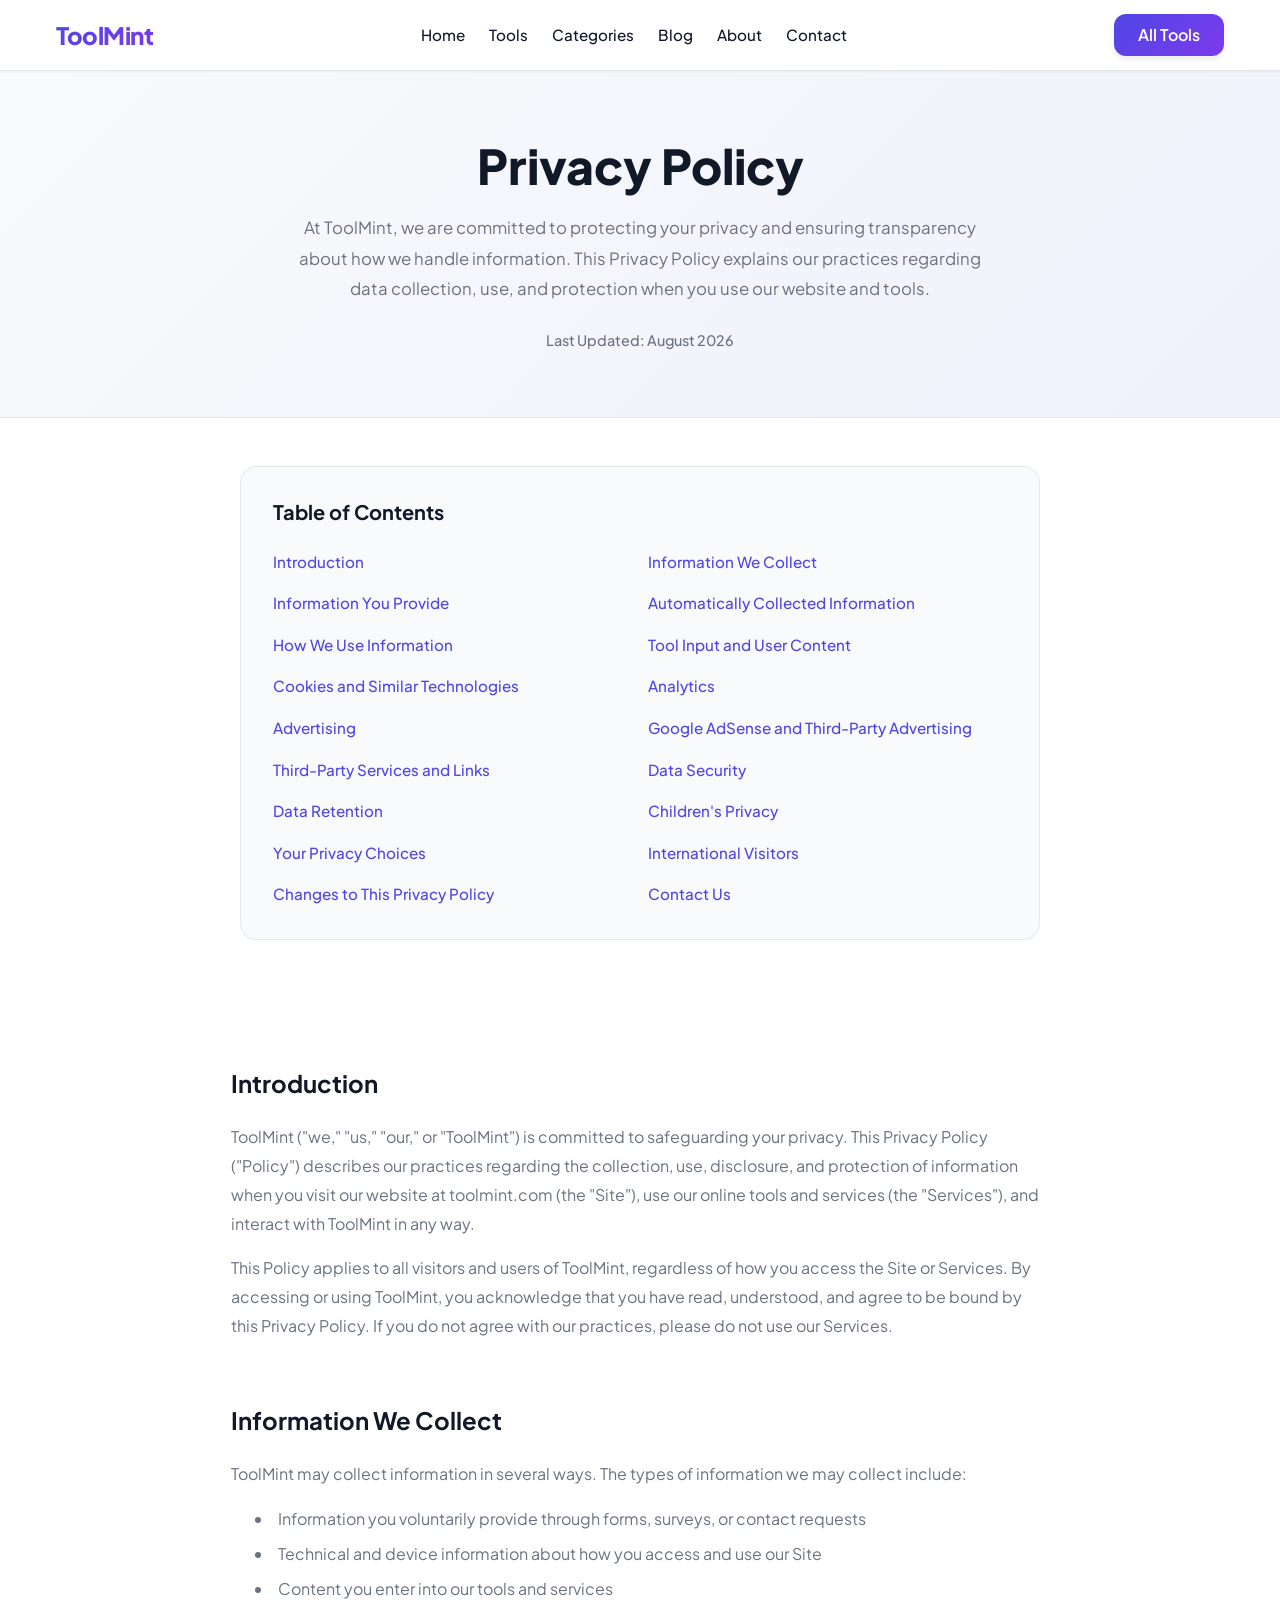
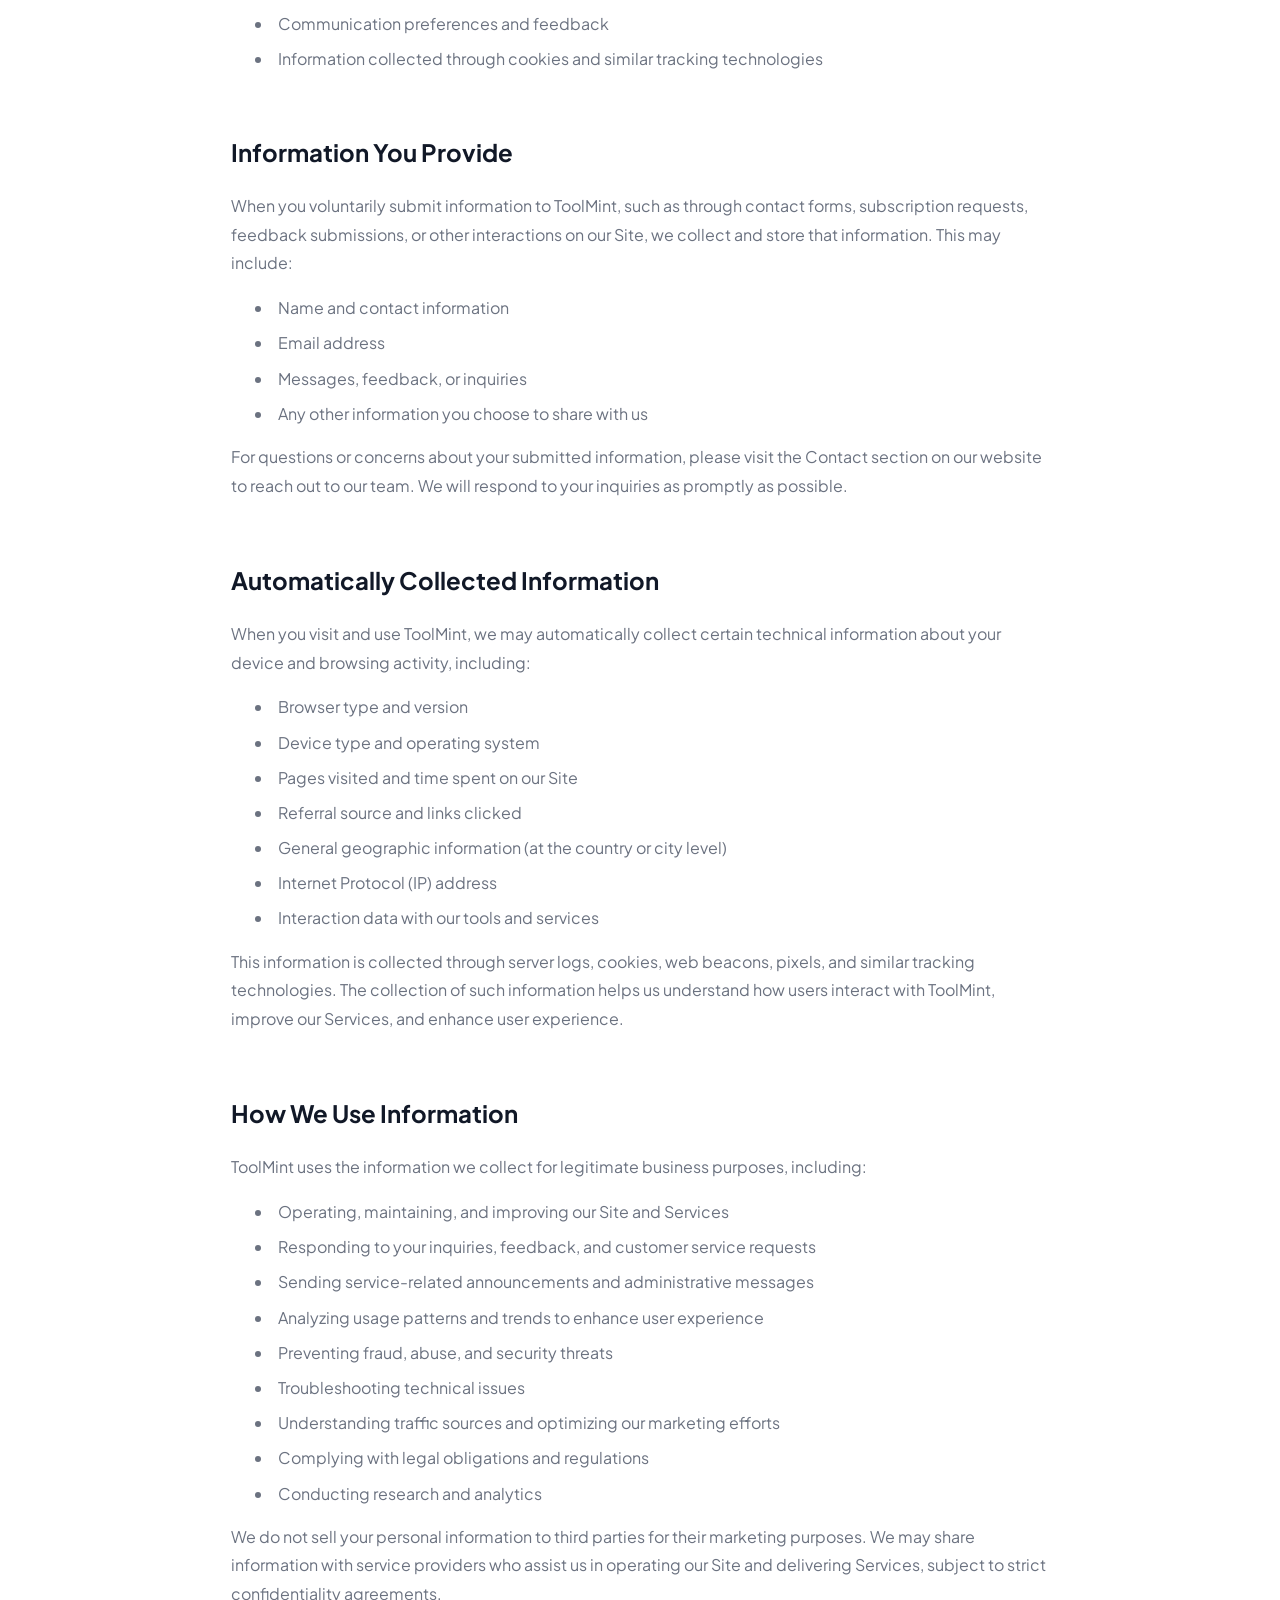
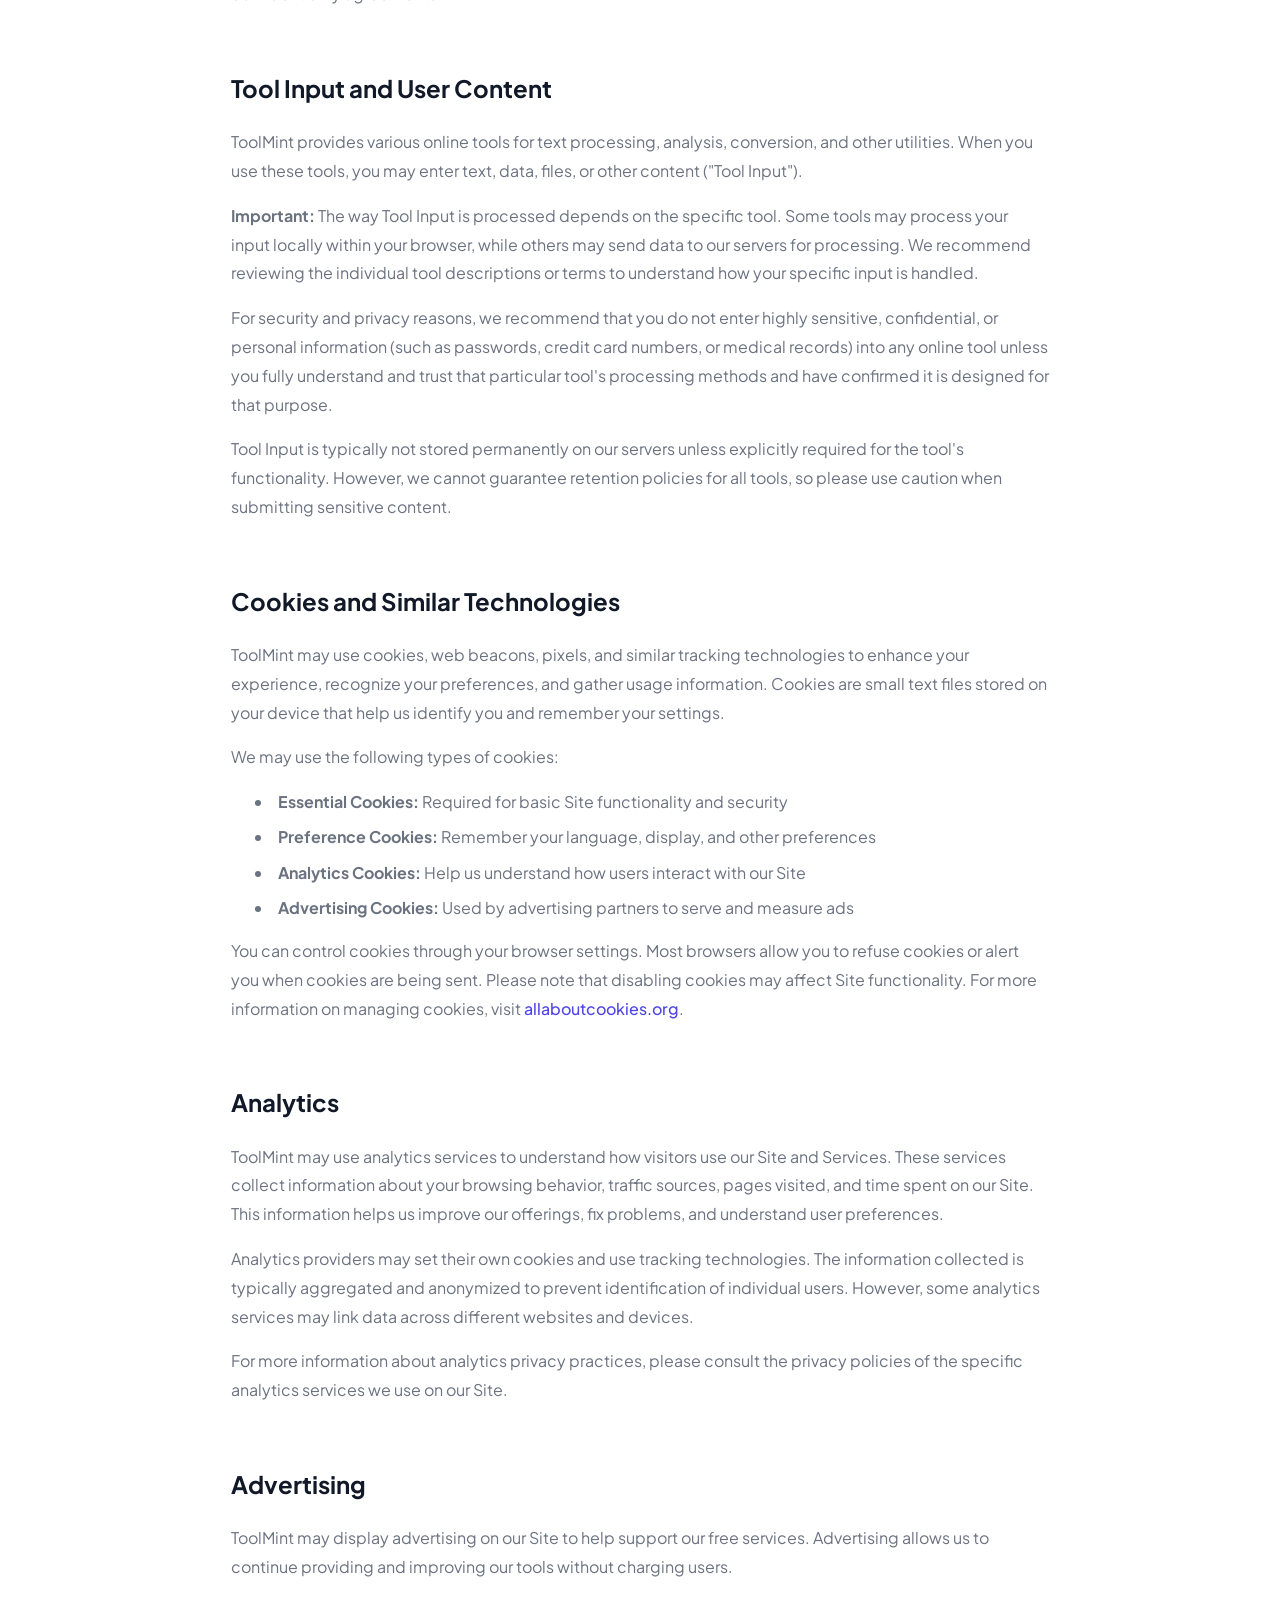
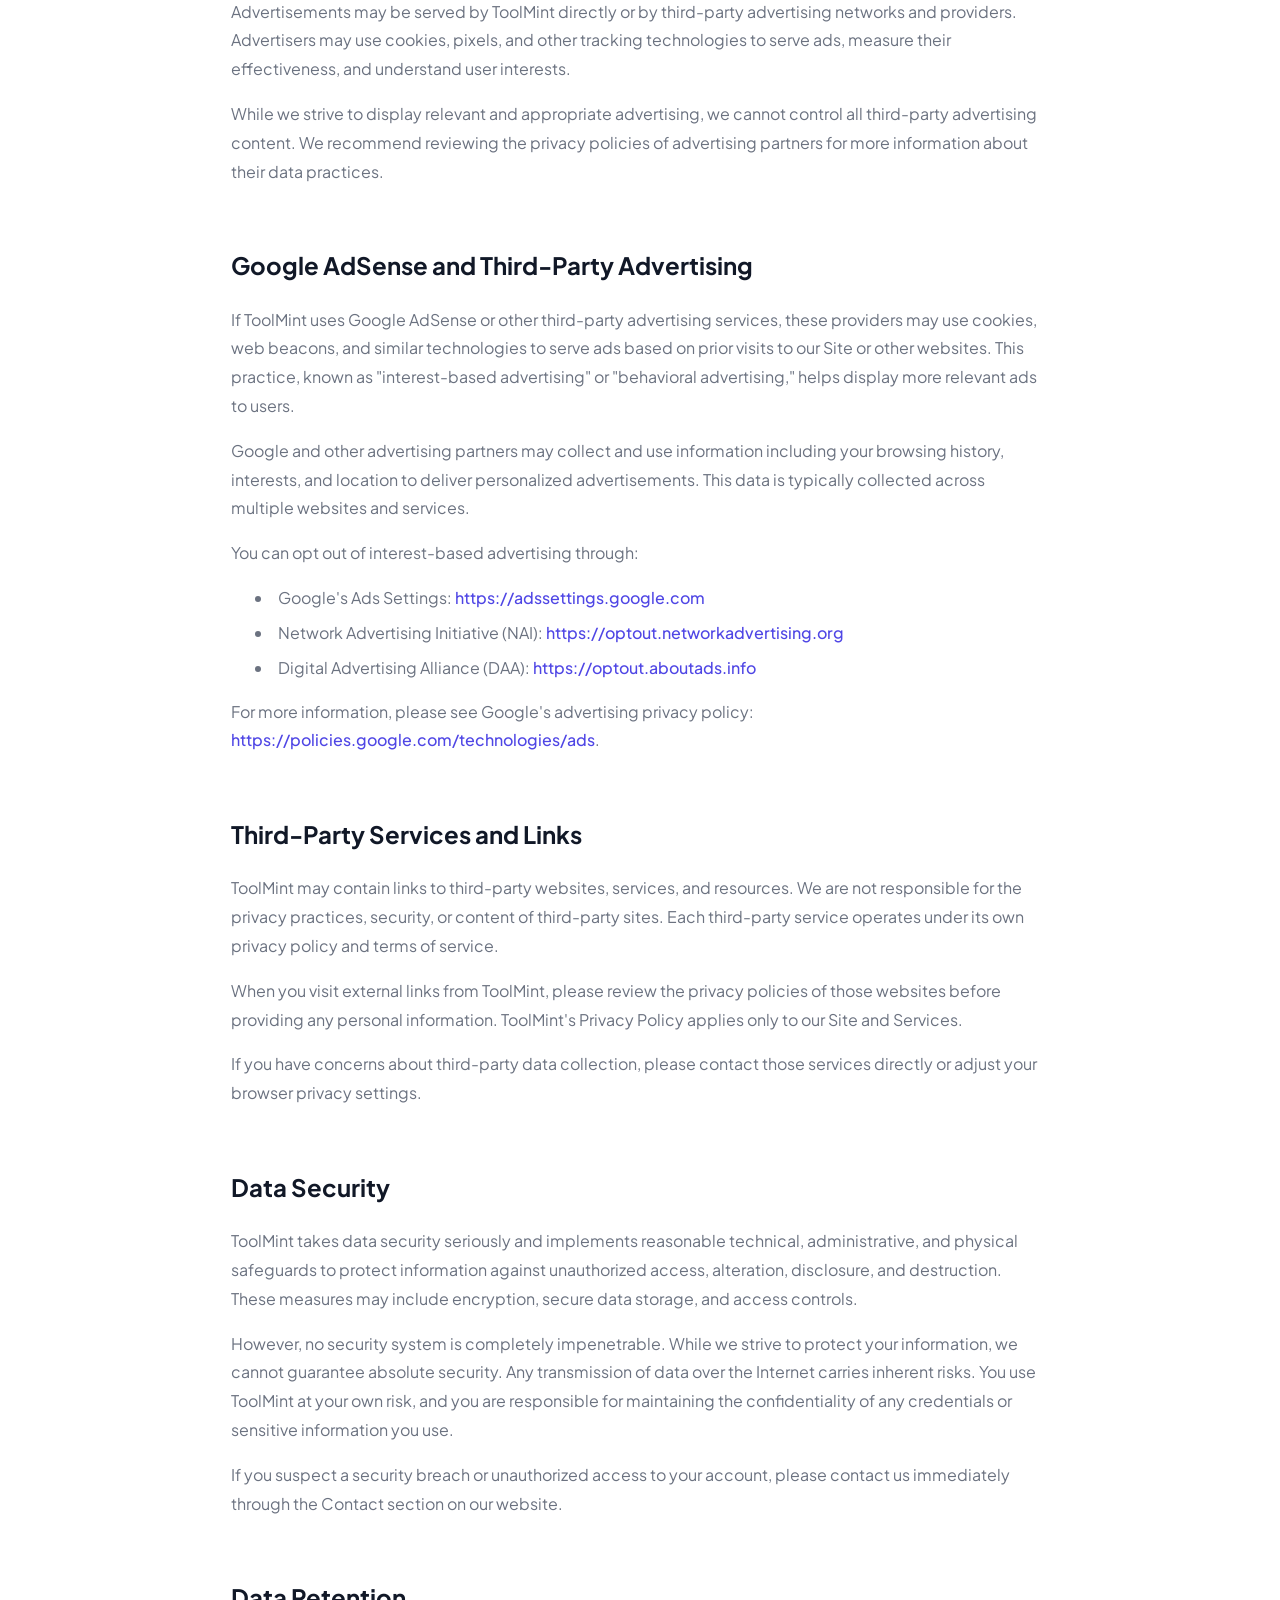
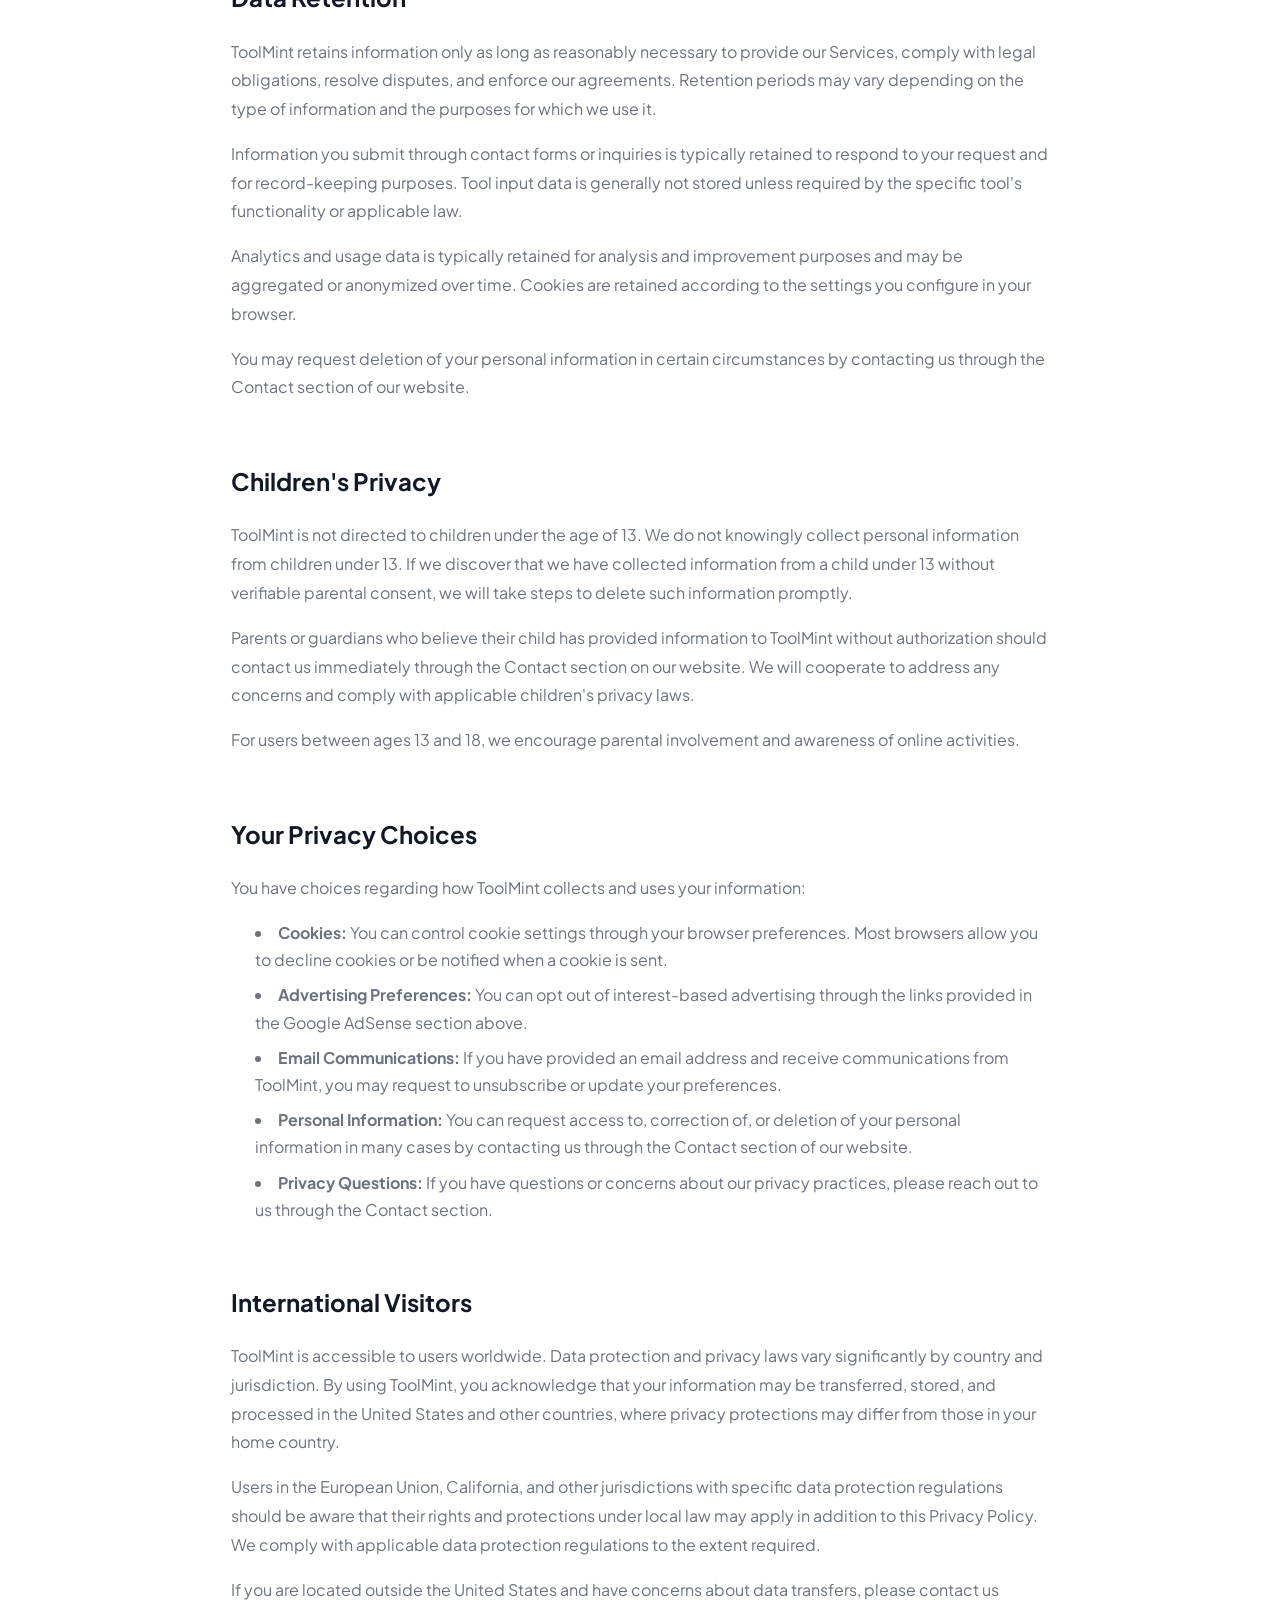
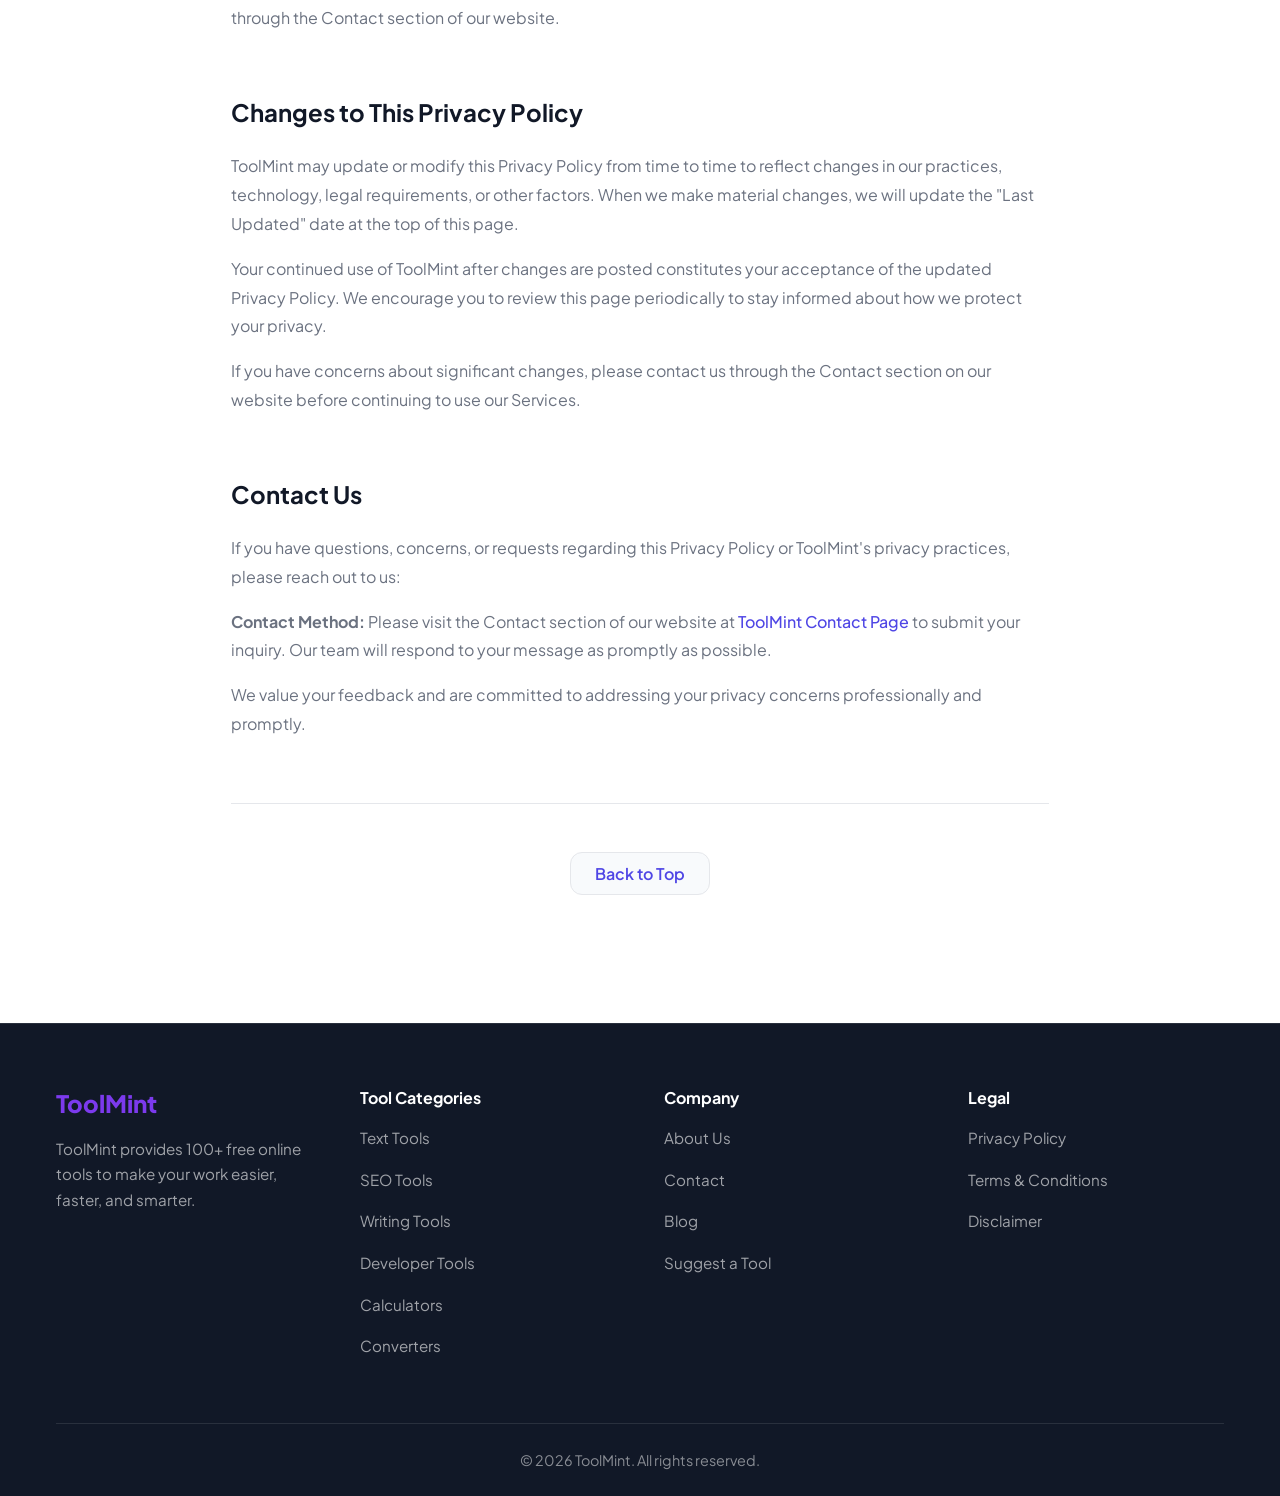
==== commit 4fe63475: "Update privacy-policy.html" ====
--- a/privacy-policy.html
+++ b/privacy-policy.html
@@ -416,8 +416,8 @@
                     <h4 class="tm-footer-title">Legal</h4>
                     <ul class="tm-footer-links">
                         <li><a href="privacy-policy.html">Privacy Policy</a></li>
-                        <li><a href="#">Terms & Conditions</a></li>
-                        <li><a href="#">Disclaimer</a></li>
+                        <li><a href="terms-conditions.html">Terms & Conditions</a></li>
+                        <li><a href="disclaimer.html">Disclaimer</a></li>
                     </ul>
                 </div>
             </div>
--- a/style.css
+++ b/style.css
@@ -1620,3 +1620,573 @@
         padding: 25px;
     }
 }
+/* ========================================
+   PRIVACY POLICY PAGE STYLES
+   ======================================== */
+
+/* PRIVACY POLICY HERO */
+.tm-privacy-hero {
+    background: linear-gradient(135deg, var(--color-background) 0%, rgba(79, 70, 229, 0.05) 100%);
+    padding: var(--space-3xl) var(--space-md);
+    text-align: center;
+    border-bottom: 1px solid var(--color-border);
+}
+
+.tm-privacy-hero .tm-container {
+    max-width: 800px;
+}
+
+.tm-privacy-hero-title {
+    font-size: clamp(2rem, 5vw, 3rem);
+    font-weight: 800;
+    margin-bottom: var(--space-md);
+    color: var(--color-text-main);
+}
+
+.tm-privacy-hero-description {
+    font-size: 1.05rem;
+    color: var(--color-text-muted);
+    margin-bottom: var(--space-lg);
+    line-height: 1.8;
+    max-width: 700px;
+    margin-left: auto;
+    margin-right: auto;
+}
+
+.tm-privacy-updated {
+    font-size: 0.9rem;
+    color: var(--color-text-muted);
+    font-weight: 500;
+}
+
+/* TABLE OF CONTENTS SECTION */
+.tm-privacy-toc-section {
+    padding: var(--space-2xl) var(--space-md);
+    background-color: var(--color-cards);
+}
+
+.tm-privacy-toc {
+    background-color: var(--color-background);
+    border: 1px solid var(--color-border);
+    border-radius: var(--radius-lg);
+    padding: var(--space-xl);
+    max-width: 800px;
+    margin: 0 auto;
+}
+
+.tm-privacy-toc-title {
+    font-size: 1.25rem;
+    font-weight: 700;
+    margin-bottom: var(--space-lg);
+    color: var(--color-text-main);
+}
+
+.tm-privacy-toc-list {
+    list-style: none;
+    display: grid;
+    grid-template-columns: repeat(auto-fit, minmax(250px, 1fr));
+    gap: var(--space-md);
+}
+
+.tm-privacy-toc-link {
+    color: var(--color-primary);
+    font-weight: 500;
+    font-size: 0.95rem;
+    transition: color var(--transition);
+    text-decoration: none;
+    display: inline-block;
+}
+
+.tm-privacy-toc-link:hover {
+    color: var(--color-secondary);
+    text-decoration: underline;
+}
+
+/* PRIVACY POLICY CONTENT */
+.tm-privacy-content {
+    padding: var(--space-4xl) var(--space-md);
+    background-color: var(--color-cards);
+}
+
+.tm-privacy-content .tm-container {
+    max-width: 850px;
+}
+
+.tm-privacy-section {
+    margin-bottom: var(--space-3xl);
+}
+
+.tm-privacy-section:last-of-type {
+    margin-bottom: var(--space-lg);
+}
+
+.tm-privacy-section-title {
+    font-size: 1.5rem;
+    font-weight: 700;
+    margin-bottom: var(--space-lg);
+    color: var(--color-text-main);
+    scroll-margin-top: 100px;
+}
+
+.tm-privacy-text {
+    font-size: 1rem;
+    line-height: 1.8;
+    color: var(--color-text-muted);
+    margin-bottom: var(--space-md);
+}
+
+.tm-privacy-list {
+    list-style-position: inside;
+    margin-left: var(--space-lg);
+    margin-bottom: var(--space-md);
+}
+
+.tm-privacy-list li {
+    margin-bottom: var(--space-sm);
+    color: var(--color-text-muted);
+    line-height: 1.7;
+}
+
+.tm-privacy-link {
+    color: var(--color-primary);
+    text-decoration: none;
+    font-weight: 500;
+    transition: color var(--transition);
+    word-break: break-word;
+}
+
+.tm-privacy-link:hover {
+    color: var(--color-secondary);
+    text-decoration: underline;
+}
+
+.tm-privacy-link:focus-visible {
+    outline: 2px solid var(--color-primary);
+    outline-offset: 2px;
+}
+
+/* BACK TO TOP */
+.tm-privacy-back-to-top {
+    text-align: center;
+    padding: var(--space-2xl) 0;
+    border-top: 1px solid var(--color-border);
+    margin-top: var(--space-3xl);
+}
+
+.tm-privacy-back-to-top-link {
+    display: inline-block;
+    padding: var(--space-sm) var(--space-lg);
+    background-color: var(--color-background);
+    color: var(--color-primary);
+    border-radius: var(--radius-md);
+    font-weight: 600;
+    transition: all var(--transition);
+    border: 1px solid var(--color-border);
+}
+
+.tm-privacy-back-to-top-link:hover {
+    background-color: var(--color-primary);
+    color: white;
+    border-color: var(--color-primary);
+}
+
+/* RESPONSIVE ADJUSTMENTS */
+@media (max-width: 768px) {
+    .tm-privacy-hero {
+        padding: var(--space-2xl) var(--space-md);
+    }
+
+    .tm-privacy-hero-title {
+        font-size: clamp(1.5rem, 4vw, 2rem);
+    }
+
+    .tm-privacy-toc-section {
+        padding: var(--space-xl) var(--space-md);
+    }
+
+    .tm-privacy-toc {
+        padding: var(--space-lg);
+    }
+
+    .tm-privacy-toc-list {
+        grid-template-columns: 1fr;
+    }
+
+    .tm-privacy-content {
+        padding: var(--space-2xl) var(--space-md);
+    }
+
+    .tm-privacy-section-title {
+        font-size: 1.25rem;
+    }
+
+    .tm-privacy-text {
+        font-size: 0.95rem;
+    }
+
+    .tm-privacy-list {
+        margin-left: var(--space-md);
+    }
+
+    .tm-privacy-back-to-top {
+        padding: var(--space-lg) 0;
+    }
+}
+
+@media (max-width: 480px) {
+    .tm-privacy-hero {
+        padding: var(--space-xl) var(--space-md);
+    }
+
+    .tm-privacy-hero-title {
+        font-size: clamp(1.25rem, 3vw, 1.75rem);
+        margin-bottom: var(--space-sm);
+    }
+
+    .tm-privacy-hero-description {
+        font-size: 0.95rem;
+        margin-bottom: var(--space-md);
+    }
+
+    .tm-privacy-toc-section {
+        padding: var(--space-lg) var(--space-md);
+    }
+
+    .tm-privacy-toc {
+        padding: var(--space-md);
+    }
+
+    .tm-privacy-toc-title {
+        font-size: 1.1rem;
+        margin-bottom: var(--space-md);
+    }
+
+    .tm-privacy-toc-list {
+        gap: var(--space-sm);
+    }
+
+    .tm-privacy-content {
+        padding: var(--space-xl) var(--space-md);
+    }
+
+    .tm-privacy-section {
+        margin-bottom: var(--space-2xl);
+    }
+
+    .tm-privacy-section-title {
+        font-size: 1.1rem;
+        margin-bottom: var(--space-md);
+    }
+
+    .tm-privacy-text {
+        font-size: 0.9rem;
+        margin-bottom: var(--space-sm);
+    }
+
+    .tm-privacy-list {
+        margin-left: var(--space-md);
+    }
+
+    .tm-privacy-list li {
+        font-size: 0.9rem;
+        margin-bottom: var(--space-xs);
+    }
+
+    .tm-privacy-back-to-top {
+        padding: var(--space-md) 0;
+        margin-top: var(--space-2xl);
+    }
+}
+
+@media (prefers-reduced-motion: reduce) {
+    .tm-privacy-toc-link,
+    .tm-privacy-link,
+    .tm-privacy-back-to-top-link {
+        transition: none;
+    }
+}
+/* ========================================
+   DISCLAIMER PAGE STYLES
+   ======================================== */
+
+/* DISCLAIMER HERO */
+.tm-disclaimer-hero {
+    background: linear-gradient(135deg, var(--color-background) 0%, rgba(79, 70, 229, 0.05) 100%);
+    padding: var(--space-3xl) var(--space-md);
+    text-align: center;
+    border-bottom: 1px solid var(--color-border);
+}
+
+.tm-disclaimer-hero .tm-container {
+    max-width: 800px;
+}
+
+.tm-disclaimer-hero-title {
+    font-size: clamp(2rem, 5vw, 3rem);
+    font-weight: 800;
+    margin-bottom: var(--space-md);
+    color: var(--color-text-main);
+}
+
+.tm-disclaimer-hero-description {
+    font-size: 1.05rem;
+    color: var(--color-text-muted);
+    margin-bottom: var(--space-lg);
+    line-height: 1.8;
+    max-width: 700px;
+    margin-left: auto;
+    margin-right: auto;
+}
+
+.tm-disclaimer-updated {
+    font-size: 0.9rem;
+    color: var(--color-text-muted);
+    font-weight: 500;
+}
+
+/* TABLE OF CONTENTS SECTION */
+.tm-disclaimer-toc-section {
+    padding: var(--space-2xl) var(--space-md);
+    background-color: var(--color-cards);
+}
+
+.tm-disclaimer-toc {
+    background-color: var(--color-background);
+    border: 1px solid var(--color-border);
+    border-radius: var(--radius-lg);
+    padding: var(--space-xl);
+    max-width: 800px;
+    margin: 0 auto;
+}
+
+.tm-disclaimer-toc-title {
+    font-size: 1.25rem;
+    font-weight: 700;
+    margin-bottom: var(--space-lg);
+    color: var(--color-text-main);
+}
+
+.tm-disclaimer-toc-list {
+    list-style: none;
+    display: grid;
+    grid-template-columns: repeat(auto-fit, minmax(250px, 1fr));
+    gap: var(--space-md);
+}
+
+.tm-disclaimer-toc-link {
+    color: var(--color-primary);
+    font-weight: 500;
+    font-size: 0.95rem;
+    transition: color var(--transition);
+    text-decoration: none;
+    display: inline-block;
+}
+
+.tm-disclaimer-toc-link:hover {
+    color: var(--color-secondary);
+    text-decoration: underline;
+}
+
+/* DISCLAIMER CONTENT */
+.tm-disclaimer-content {
+    padding: var(--space-4xl) var(--space-md);
+    background-color: var(--color-cards);
+}
+
+.tm-disclaimer-content .tm-container {
+    max-width: 850px;
+}
+
+.tm-disclaimer-section {
+    margin-bottom: var(--space-3xl);
+}
+
+.tm-disclaimer-section:last-of-type {
+    margin-bottom: var(--space-lg);
+}
+
+.tm-disclaimer-section-title {
+    font-size: 1.5rem;
+    font-weight: 700;
+    margin-bottom: var(--space-lg);
+    color: var(--color-text-main);
+    scroll-margin-top: 100px;
+}
+
+.tm-disclaimer-text {
+    font-size: 1rem;
+    line-height: 1.8;
+    color: var(--color-text-muted);
+    margin-bottom: var(--space-md);
+}
+
+.tm-disclaimer-list {
+    list-style-position: inside;
+    margin-left: var(--space-lg);
+    margin-bottom: var(--space-md);
+}
+
+.tm-disclaimer-list li {
+    margin-bottom: var(--space-sm);
+    color: var(--color-text-muted);
+    line-height: 1.7;
+}
+
+.tm-disclaimer-link {
+    color: var(--color-primary);
+    text-decoration: none;
+    font-weight: 500;
+    transition: color var(--transition);
+    word-break: break-word;
+}
+
+.tm-disclaimer-link:hover {
+    color: var(--color-secondary);
+    text-decoration: underline;
+}
+
+.tm-disclaimer-link:focus-visible {
+    outline: 2px solid var(--color-primary);
+    outline-offset: 2px;
+}
+
+/* BACK TO TOP */
+.tm-disclaimer-back-to-top {
+    text-align: center;
+    padding: var(--space-2xl) 0;
+    border-top: 1px solid var(--color-border);
+    margin-top: var(--space-3xl);
+}
+
+.tm-disclaimer-back-to-top-link {
+    display: inline-block;
+    padding: var(--space-sm) var(--space-lg);
+    background-color: var(--color-background);
+    color: var(--color-primary);
+    border-radius: var(--radius-md);
+    font-weight: 600;
+    transition: all var(--transition);
+    border: 1px solid var(--color-border);
+}
+
+.tm-disclaimer-back-to-top-link:hover {
+    background-color: var(--color-primary);
+    color: white;
+    border-color: var(--color-primary);
+}
+
+/* RESPONSIVE ADJUSTMENTS */
+@media (max-width: 768px) {
+    .tm-disclaimer-hero {
+        padding: var(--space-2xl) var(--space-md);
+    }
+
+    .tm-disclaimer-hero-title {
+        font-size: clamp(1.5rem, 4vw, 2rem);
+    }
+
+    .tm-disclaimer-toc-section {
+        padding: var(--space-xl) var(--space-md);
+    }
+
+    .tm-disclaimer-toc {
+        padding: var(--space-lg);
+    }
+
+    .tm-disclaimer-toc-list {
+        grid-template-columns: 1fr;
+    }
+
+    .tm-disclaimer-content {
+        padding: var(--space-2xl) var(--space-md);
+    }
+
+    .tm-disclaimer-section-title {
+        font-size: 1.25rem;
+    }
+
+    .tm-disclaimer-text {
+        font-size: 0.95rem;
+    }
+
+    .tm-disclaimer-list {
+        margin-left: var(--space-md);
+    }
+
+    .tm-disclaimer-back-to-top {
+        padding: var(--space-lg) 0;
+    }
+}
+
+@media (max-width: 480px) {
+    .tm-disclaimer-hero {
+        padding: var(--space-xl) var(--space-md);
+    }
+
+    .tm-disclaimer-hero-title {
+        font-size: clamp(1.25rem, 3vw, 1.75rem);
+        margin-bottom: var(--space-sm);
+    }
+
+    .tm-disclaimer-hero-description {
+        font-size: 0.95rem;
+        margin-bottom: var(--space-md);
+    }
+
+    .tm-disclaimer-toc-section {
+        padding: var(--space-lg) var(--space-md);
+    }
+
+    .tm-disclaimer-toc {
+        padding: var(--space-md);
+    }
+
+    .tm-disclaimer-toc-title {
+        font-size: 1.1rem;
+        margin-bottom: var(--space-md);
+    }
+
+    .tm-disclaimer-toc-list {
+        gap: var(--space-sm);
+    }
+
+    .tm-disclaimer-content {
+        padding: var(--space-xl) var(--space-md);
+    }
+
+    .tm-disclaimer-section {
+        margin-bottom: var(--space-2xl);
+    }
+
+    .tm-disclaimer-section-title {
+        font-size: 1.1rem;
+        margin-bottom: var(--space-md);
+    }
+
+    .tm-disclaimer-text {
+        font-size: 0.9rem;
+        margin-bottom: var(--space-sm);
+    }
+
+    .tm-disclaimer-list {
+        margin-left: var(--space-md);
+    }
+
+    .tm-disclaimer-list li {
+        font-size: 0.9rem;
+        margin-bottom: var(--space-xs);
+    }
+
+    .tm-disclaimer-back-to-top {
+        padding: var(--space-md) 0;
+        margin-top: var(--space-2xl);
+    }
+}
+
+@media (prefers-reduced-motion: reduce) {
+    .tm-disclaimer-toc-link,
+    .tm-disclaimer-link,
+    .tm-disclaimer-back-to-top-link {
+        transition: none;
+    }
+}
